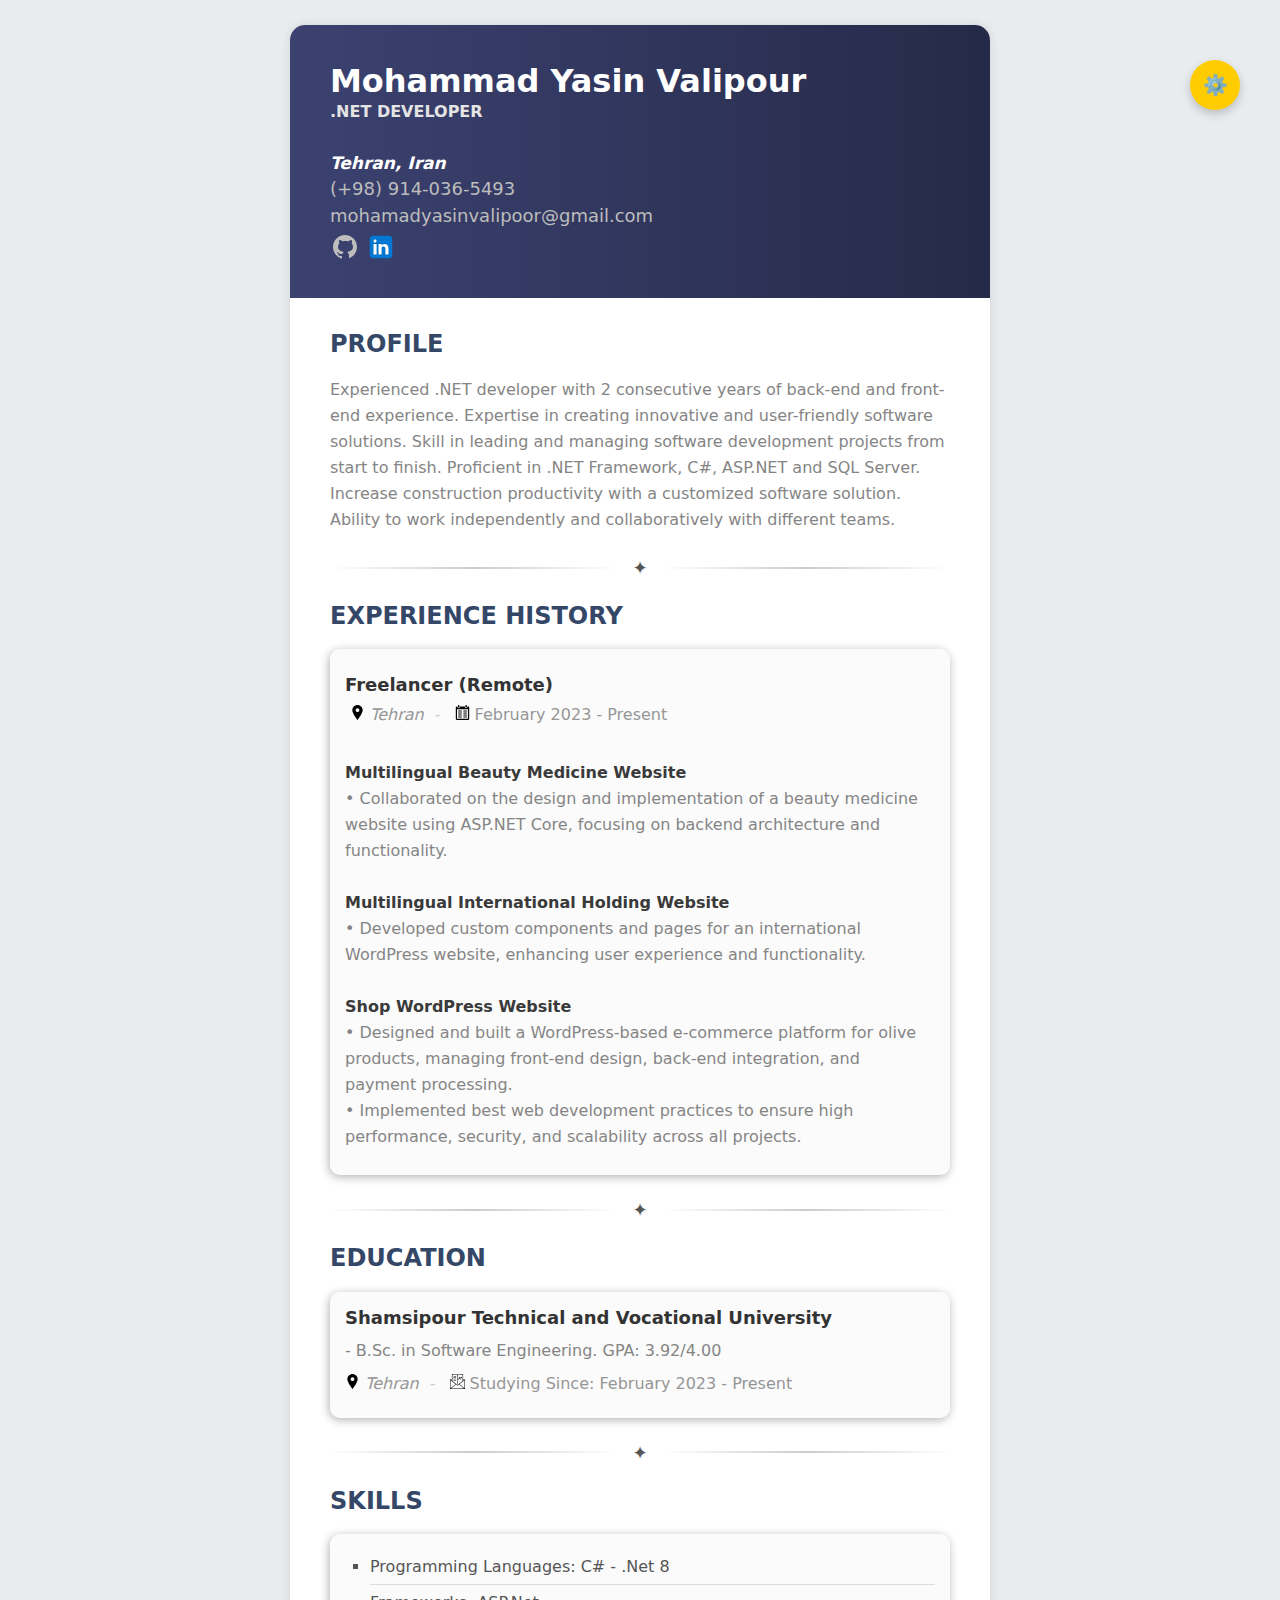
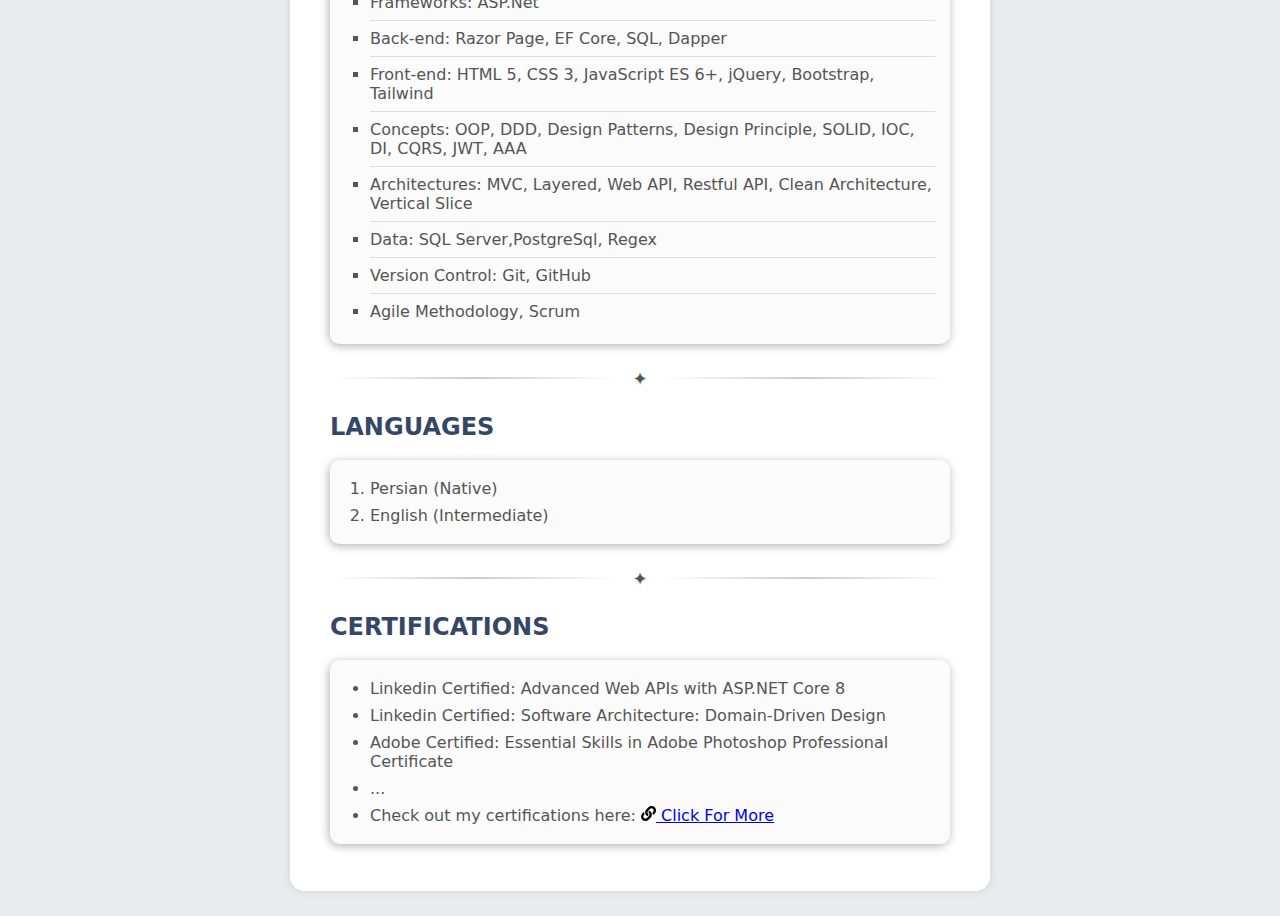
==== MyCV/index.html @ a3acbd47 "Add files via upload" ====
<!DOCTYPE html>
<html lang="en">

<head>
    <meta charset="UTF-8">
    <meta name="viewport" content="width=device-width, initial-scale=1.0">
    <link rel="stylesheet" href="assets/Styles/Css/style.css">
    <link rel="stylesheet" href="assets/Styles/Css/darkMode.css">
    <title>Document</title>
</head>

<body>

    <aside class="help">
        <button id="toggleMenu" class="floating-btn">⚙️</button>
        <div class="help-menu">
            <button id="themeToggle" class="toggle-theme">🌙 Dark Mode</button>
            <a href="assets/Files/mohammad_yasin_valipour_CV.pdf" class="btn-download-cv">Download CV</a>
        </div>
    </aside>


    <div class="container">
        <div class="card">
            <div class="card__header">
                <h2 class="card__title">
                    Mohammad Yasin Valipour
                    <span class="subtitle">.NET DEVELOPER</span>
                </h2>
                <address class="card__address">Tehran, Iran</address>
                <div class="contact">
                    <a target="_blank" href="tel:+989140365493">(+98) 914-036-5493</a>
                    <a target="_blank" href="mailto: mohamadyasinvalipoor@gmail.com">mohamadyasinvalipoor@gmail.com</a>
                    <div class="social">
                        <a target="_blank" href="https://github.com/Yasinvalipoor">
                            <svg xmlns="http://www.w3.org/2000/svg" viewBox="0 0 30 30" width="30" height="30"
                                fill="currentColor">
                                <path
                                    d="M15,3C8.373,3,3,8.373,3,15c0,5.623,3.872,10.328,9.092,11.63C12.036,26.468,12,26.28,12,26.047v-2.051 c-0.487,0-1.303,0-1.508,0c-0.821,0-1.551-0.353-1.905-1.009c-0.393-0.729-0.461-1.844-1.435-2.526 c-0.289-0.227-0.069-0.486,0.264-0.451c0.615,0.174,1.125,0.596,1.605,1.222c0.478,0.627,0.703,0.769,1.596,0.769 c0.433,0,1.081-0.025,1.691-0.121c0.328-0.833,0.895-1.6,1.588-1.962c-3.996-0.411-5.903-2.399-5.903-5.098 c0-1.162,0.495-2.286,1.336-3.233C9.053,10.647,8.706,8.73,9.435,8c1.798,0,2.885,1.166,3.146,1.481C13.477,9.174,14.461,9,15.495,9 c1.036,0,2.024,0.174,2.922,0.483C18.675,9.17,19.763,8,21.565,8c0.732,0.731,0.381,2.656,0.102,3.594 c0.836,0.945,1.328,2.066,1.328,3.226c0,2.697-1.904,4.684-5.894,5.097C18.199,20.49,19,22.1,19,23.313v2.734 c0,0.104-0.023,0.179-0.035,0.268C23.641,24.676,27,20.236,27,15C27,8.373,21.627,3,15,3z" />
                            </svg>
                        </a>
                        <a target="_blank" href="https://www.linkedin.com/in/yasin-valipour-ivi/">
                            <svg xmlns="http://www.w3.org/2000/svg" viewBox="0 0 48 48" width="30" height="30">
                                <path fill="#0078d4"
                                    d="M42,37c0,2.762-2.238,5-5,5H11c-2.761,0-5-2.238-5-5V11c0-2.762,2.239-5,5-5h26c2.762,0,5,2.238,5,5 V37z" />
                                <path
                                    d="M30,37V26.901c0-1.689-0.819-2.698-2.192-2.698c-0.815,0-1.414,0.459-1.779,1.364 c-0.017,0.064-0.041,0.325-0.031,1.114L26,37h-7V18h7v1.061C27.022,18.356,28.275,18,29.738,18c4.547,0,7.261,3.093,7.261,8.274 L37,37H30z M11,37V18h3.457C12.454,18,11,16.528,11,14.499C11,12.472,12.478,11,14.514,11c2.012,0,3.445,1.431,3.486,3.479 C18,16.523,16.521,18,14.485,18H18v19H11z"
                                    opacity=".05" />
                                <path
                                    d="M30.5,36.5v-9.599c0-1.973-1.031-3.198-2.692-3.198c-1.295,0-1.935,0.912-2.243,1.677 c-0.082,0.199-0.071,0.989-0.067,1.326L25.5,36.5h-6v-18h6v1.638c0.795-0.823,2.075-1.638,4.238-1.638 c4.233,0,6.761,2.906,6.761,7.774L36.5,36.5H30.5z M11.5,36.5v-18h6v18H11.5z M14.457,17.5c-1.713,0-2.957-1.262-2.957-3.001 c0-1.738,1.268-2.999,3.014-2.999c1.724,0,2.951,1.229,2.986,2.989c0,1.749-1.268,3.011-3.015,3.011H14.457z"
                                    opacity=".07" />
                                <path fill="#fff"
                                    d="M12,19h5v17h-5V19z M14.485,17h-0.028C12.965,17,12,15.888,12,14.499C12,13.08,12.995,12,14.514,12 c1.521,0,2.458,1.08,2.486,2.499C17,15.887,16.035,17,14.485,17z M36,36h-5v-9.099c0-2.198-1.225-3.698-3.192-3.698 c-1.501,0-2.313,1.012-2.707,1.99C24.957,25.543,25,26.511,25,27v9h-5V19h5v2.616C25.721,20.5,26.85,19,29.738,19 c3.578,0,6.261,2.25,6.261,7.274L36,36L36,36z" />
                            </svg>
                        </a>
                    </div>
                </div>
            </div>

            <div class="card__body">

                <!-- PROFILE -->
                <h3 class="label__section">PROFILE</h3>
                <section class="profile">
                    <p class="content__section">Experienced .NET developer with 2 consecutive years of back-end and
                        front-end experience. Expertise in creating innovative and
                        user-friendly software solutions. Skill in leading and managing software development projects
                        from start to finish. Proficient in .NET
                        Framework, C#, ASP.NET and SQL Server. Increase construction productivity with a customized
                        software solution. Ability to work
                        independently and collaboratively with different teams.</p>
                </section>

                <div class="styled-divider">
                    <span>✦</span>
                </div>

                <!-- EXPERIENCE HISTORY -->
                <h3 class="label__section">EXPERIENCE HISTORY</h3>
                <section class="employment">
                    <h4 class="employment__title">Freelancer (Remote)</h4>
                    <span class="employment__meta">
                        <address>
                            <svg xmlns="http://www.w3.org/2000/svg" xmlns:xlink="http://www.w3.org/1999/xlink"
                                fill="#000000" version="1.1" id="Capa_1" width="15" height="15"
                                viewBox="0 0 395.71 395.71" xml:space="preserve">
                                <g>
                                    <path
                                        d="M197.849,0C122.131,0,60.531,61.609,60.531,137.329c0,72.887,124.591,243.177,129.896,250.388l4.951,6.738   c0.579,0.792,1.501,1.255,2.471,1.255c0.985,0,1.901-0.463,2.486-1.255l4.948-6.738c5.308-7.211,129.896-177.501,129.896-250.388   C335.179,61.609,273.569,0,197.849,0z M197.849,88.138c27.13,0,49.191,22.062,49.191,49.191c0,27.115-22.062,49.191-49.191,49.191   c-27.114,0-49.191-22.076-49.191-49.191C148.658,110.2,170.734,88.138,197.849,88.138z" />
                                </g>
                            </svg>
                            Tehran
                        </address>
                        <time datetime="2023-02">
                            <svg xmlns="http://www.w3.org/2000/svg" xmlns:xlink="http://www.w3.org/1999/xlink"
                                fill="#000000" version="1.1" id="Capa_1" width="15" height="15"
                                viewBox="0 0 610.398 610.398" xml:space="preserve">
                                <g>
                                    <g>
                                        <path
                                            d="M159.567,0h-15.329c-1.956,0-3.811,0.411-5.608,0.995c-8.979,2.912-15.616,12.498-15.616,23.997v10.552v27.009v14.052    c0,2.611,0.435,5.078,1.066,7.44c2.702,10.146,10.653,17.552,20.158,17.552h15.329c11.724,0,21.224-11.188,21.224-24.992V62.553    V35.544V24.992C180.791,11.188,171.291,0,159.567,0z" />
                                        <path
                                            d="M461.288,0h-15.329c-11.724,0-21.224,11.188-21.224,24.992v10.552v27.009v14.052c0,13.804,9.5,24.992,21.224,24.992    h15.329c11.724,0,21.224-11.188,21.224-24.992V62.553V35.544V24.992C482.507,11.188,473.007,0,461.288,0z" />
                                        <path
                                            d="M539.586,62.553h-37.954v14.052c0,24.327-18.102,44.117-40.349,44.117h-15.329c-22.247,0-40.349-19.79-40.349-44.117    V62.553H199.916v14.052c0,24.327-18.102,44.117-40.349,44.117h-15.329c-22.248,0-40.349-19.79-40.349-44.117V62.553H70.818    c-21.066,0-38.15,16.017-38.15,35.764v476.318c0,19.784,17.083,35.764,38.15,35.764h468.763c21.085,0,38.149-15.984,38.149-35.764    V98.322C577.735,78.575,560.671,62.553,539.586,62.553z M527.757,557.9l-446.502-0.172V173.717h446.502V557.9z" />
                                        <path
                                            d="M353.017,266.258h117.428c10.193,0,18.437-10.179,18.437-22.759s-8.248-22.759-18.437-22.759H353.017    c-10.193,0-18.437,10.179-18.437,22.759C334.58,256.074,342.823,266.258,353.017,266.258z" />
                                        <path
                                            d="M353.017,348.467h117.428c10.193,0,18.437-10.179,18.437-22.759c0-12.579-8.248-22.758-18.437-22.758H353.017    c-10.193,0-18.437,10.179-18.437,22.758C334.58,338.288,342.823,348.467,353.017,348.467z" />
                                        <path
                                            d="M353.017,430.676h117.428c10.193,0,18.437-10.18,18.437-22.759s-8.248-22.759-18.437-22.759H353.017    c-10.193,0-18.437,10.18-18.437,22.759S342.823,430.676,353.017,430.676z" />
                                        <path
                                            d="M353.017,512.89h117.428c10.193,0,18.437-10.18,18.437-22.759c0-12.58-8.248-22.759-18.437-22.759H353.017    c-10.193,0-18.437,10.179-18.437,22.759C334.58,502.71,342.823,512.89,353.017,512.89z" />
                                        <path
                                            d="M145.032,266.258H262.46c10.193,0,18.436-10.179,18.436-22.759s-8.248-22.759-18.436-22.759H145.032    c-10.194,0-18.437,10.179-18.437,22.759C126.596,256.074,134.838,266.258,145.032,266.258z" />
                                        <path
                                            d="M145.032,348.467H262.46c10.193,0,18.436-10.179,18.436-22.759c0-12.579-8.248-22.758-18.436-22.758H145.032    c-10.194,0-18.437,10.179-18.437,22.758C126.596,338.288,134.838,348.467,145.032,348.467z" />
                                        <path
                                            d="M145.032,430.676H262.46c10.193,0,18.436-10.18,18.436-22.759s-8.248-22.759-18.436-22.759H145.032    c-10.194,0-18.437,10.18-18.437,22.759S134.838,430.676,145.032,430.676z" />
                                        <path
                                            d="M145.032,512.89H262.46c10.193,0,18.436-10.18,18.436-22.759c0-12.58-8.248-22.759-18.436-22.759H145.032    c-10.194,0-18.437,10.179-18.437,22.759C126.596,502.71,134.838,512.89,145.032,512.89z" />
                                    </g>
                                </g>
                            </svg>
                            February 2023 - Present</time>
                    </span>
                    <p class="content__section">
                        <br>
                        <strong>Multilingual Beauty Medicine Website</strong><br>
                        <span>• Collaborated on the design and implementation of a beauty medicine website using ASP.NET
                            Core,
                            focusing on backend architecture and functionality.</span>
                        <br><br>

                        <strong>Multilingual International Holding Website</strong><br>
                        <span>• Developed custom components and pages for an international WordPress website, enhancing
                            user
                            experience and functionality.</span>
                        <br><br>

                        <strong>Shop WordPress Website</strong><br>
                        <span>
                            • Designed and built a WordPress-based e-commerce platform for olive products, managing
                            front-end design, back-end integration, and payment processing.<br>
                            • Implemented best web development practices to ensure high performance, security, and
                            scalability across all projects.</span>
                    </p>
                </section>

                <div class="styled-divider">
                    <span>✦</span>
                </div>

                <!-- EDUCATION -->
                <h3 class="label__section">EDUCATION</h3>
                <section class="education">
                    <h4 class="education__title">Shamsipour Technical and Vocational University
                    </h4>
                    <p class="content__section"> - B.Sc. in Software Engineering. GPA: 3.92/4.00</p>
                    <span class="education__meta">
                        <address>
                            <svg xmlns="http://www.w3.org/2000/svg" xmlns:xlink="http://www.w3.org/1999/xlink"
                                fill="#000000" version="1.1" id="Capa_1" width="15" height="15"
                                viewBox="0 0 395.71 395.71" xml:space="preserve">
                                <g>
                                    <path
                                        d="M197.849,0C122.131,0,60.531,61.609,60.531,137.329c0,72.887,124.591,243.177,129.896,250.388l4.951,6.738   c0.579,0.792,1.501,1.255,2.471,1.255c0.985,0,1.901-0.463,2.486-1.255l4.948-6.738c5.308-7.211,129.896-177.501,129.896-250.388   C335.179,61.609,273.569,0,197.849,0z M197.849,88.138c27.13,0,49.191,22.062,49.191,49.191c0,27.115-22.062,49.191-49.191,49.191   c-27.114,0-49.191-22.076-49.191-49.191C148.658,110.2,170.734,88.138,197.849,88.138z" />
                                </g>
                            </svg>
                            Tehran
                        </address>
                        <time datetime="2023-02">
                            <svg xmlns="http://www.w3.org/2000/svg" xmlns:xlink="http://www.w3.org/1999/xlink"
                                fill="#000000" height="15" width="15" version="1.1" id="Capa_1" viewBox="0 0 470 470"
                                xml:space="preserve">
                                <g>
                                    <path
                                        d="M330.75,123.872h12.5v12.5c0,4.143,3.357,7.5,7.5,7.5s7.5-3.357,7.5-7.5v-12.5h12.5c4.143,0,7.5-3.357,7.5-7.5   s-3.357-7.5-7.5-7.5h-12.5v-12.5c0-4.143-3.357-7.5-7.5-7.5s-7.5,3.357-7.5,7.5v12.5h-12.5c-4.143,0-7.5,3.357-7.5,7.5   S326.607,123.872,330.75,123.872z" />
                                    <path
                                        d="M263.88,180.557c3.826,1.589,8.214-0.231,9.799-4.059l10.703-25.84h28.736l10.703,25.84   c1.196,2.889,3.988,4.632,6.932,4.632c0.956,0,1.929-0.185,2.867-0.573c3.827-1.585,5.645-5.972,4.059-9.799l-12.614-30.454   c-0.015-0.038-0.03-0.075-0.046-0.112l-19.339-46.69c-1.16-2.803-3.896-4.63-6.929-4.63s-5.769,1.827-6.929,4.63l-19.346,46.705   c-0.011,0.025-0.021,0.05-0.031,0.076l-12.623,30.475C258.235,174.585,260.053,178.972,263.88,180.557z M298.75,115.971   l8.155,19.688h-16.31L298.75,115.971z" />
                                    <path
                                        d="M117.5,75H185c4.143,0,7.5-3.357,7.5-7.5S189.143,60,185,60h-67.5c-4.143,0-7.5,3.357-7.5,7.5S113.357,75,117.5,75z" />
                                    <path
                                        d="M117.5,120H185c4.143,0,7.5-3.357,7.5-7.5s-3.357-7.5-7.5-7.5h-67.5c-4.143,0-7.5,3.357-7.5,7.5S113.357,120,117.5,120z" />
                                    <path
                                        d="M117.5,165H185c4.143,0,7.5-3.357,7.5-7.5s-3.357-7.5-7.5-7.5h-67.5c-4.143,0-7.5,3.357-7.5,7.5S113.357,165,117.5,165z" />
                                    <path
                                        d="M117.5,210H185c4.143,0,7.5-3.357,7.5-7.5s-3.357-7.5-7.5-7.5h-67.5c-4.143,0-7.5,3.357-7.5,7.5S113.357,210,117.5,210z" />
                                    <path
                                        d="M468.96,466.296c0.067-0.115,0.134-0.229,0.195-0.348c0.055-0.105,0.104-0.212,0.154-0.319   c0.052-0.114,0.104-0.228,0.15-0.344c0.046-0.115,0.087-0.231,0.127-0.349c0.039-0.113,0.077-0.226,0.11-0.341   c0.036-0.125,0.067-0.25,0.096-0.375c0.026-0.111,0.052-0.223,0.073-0.335c0.025-0.135,0.044-0.271,0.062-0.406   c0.014-0.107,0.029-0.213,0.038-0.321c0.013-0.146,0.018-0.292,0.022-0.437c0.002-0.074,0.011-0.146,0.011-0.221V176.958   c0-0.074-0.009-0.146-0.011-0.221c-0.004-0.146-0.009-0.291-0.022-0.437c-0.009-0.108-0.024-0.214-0.038-0.321   c-0.018-0.136-0.037-0.271-0.062-0.406c-0.021-0.113-0.047-0.224-0.073-0.335c-0.03-0.125-0.06-0.25-0.096-0.375   c-0.033-0.115-0.071-0.228-0.11-0.341c-0.04-0.117-0.081-0.233-0.127-0.349c-0.047-0.117-0.098-0.23-0.15-0.345   c-0.049-0.107-0.099-0.213-0.154-0.319c-0.061-0.118-0.128-0.233-0.195-0.348c-0.057-0.096-0.113-0.192-0.174-0.287   c-0.077-0.119-0.16-0.233-0.244-0.347c-0.045-0.063-0.084-0.127-0.132-0.188c-0.02-0.025-0.042-0.046-0.062-0.071   c-0.086-0.106-0.177-0.208-0.269-0.31c-0.077-0.086-0.152-0.174-0.232-0.255c-0.082-0.084-0.169-0.162-0.255-0.241   c-0.096-0.089-0.19-0.18-0.29-0.263c-0.078-0.065-0.16-0.124-0.241-0.185c-0.113-0.087-0.224-0.176-0.341-0.255   c-0.085-0.058-0.175-0.109-0.262-0.163c-0.116-0.073-0.231-0.148-0.351-0.213c-0.112-0.062-0.229-0.114-0.345-0.17   c-0.099-0.048-0.197-0.1-0.298-0.144c-0.138-0.06-0.281-0.109-0.423-0.16c-0.084-0.03-0.167-0.065-0.252-0.092   c-0.143-0.045-0.29-0.081-0.437-0.118c-0.09-0.023-0.179-0.05-0.27-0.069c-0.13-0.028-0.263-0.047-0.395-0.068   c-0.114-0.019-0.227-0.039-0.342-0.052c-0.112-0.013-0.225-0.018-0.338-0.025c-0.139-0.009-0.279-0.019-0.418-0.021   c-0.03,0-0.06-0.004-0.09-0.004H410V7.5c0-4.143-3.357-7.5-7.5-7.5h-335C63.357,0,60,3.357,60,7.5v161.958H7.5   c-0.029,0-0.056,0.004-0.085,0.004c-0.146,0.001-0.292,0.012-0.438,0.022c-0.107,0.007-0.214,0.012-0.32,0.024   c-0.122,0.014-0.243,0.036-0.364,0.055c-0.125,0.021-0.25,0.038-0.373,0.064c-0.1,0.021-0.198,0.051-0.298,0.077   c-0.137,0.035-0.275,0.068-0.409,0.111c-0.096,0.03-0.189,0.069-0.283,0.104c-0.131,0.048-0.264,0.093-0.392,0.148   c-0.113,0.048-0.222,0.106-0.333,0.16c-0.104,0.051-0.21,0.098-0.311,0.153c-0.128,0.07-0.252,0.151-0.377,0.229   c-0.079,0.05-0.16,0.095-0.237,0.147c-0.123,0.083-0.239,0.176-0.357,0.267c-0.075,0.058-0.153,0.113-0.225,0.173   c-0.102,0.085-0.198,0.178-0.297,0.27c-0.084,0.078-0.17,0.154-0.25,0.236c-0.08,0.082-0.156,0.17-0.233,0.256   c-0.091,0.102-0.182,0.203-0.268,0.309c-0.02,0.025-0.042,0.046-0.062,0.071c-0.048,0.061-0.087,0.126-0.132,0.188   c-0.084,0.114-0.167,0.228-0.244,0.347c-0.062,0.094-0.117,0.19-0.174,0.287c-0.067,0.115-0.134,0.229-0.195,0.348   c-0.055,0.106-0.105,0.212-0.154,0.32c-0.052,0.113-0.103,0.227-0.15,0.343c-0.046,0.116-0.088,0.232-0.128,0.349   c-0.039,0.113-0.077,0.226-0.11,0.341c-0.036,0.125-0.067,0.25-0.096,0.375c-0.026,0.111-0.052,0.223-0.073,0.335   c-0.025,0.135-0.044,0.271-0.062,0.406c-0.014,0.107-0.029,0.213-0.038,0.321c-0.013,0.146-0.018,0.292-0.022,0.437   C0.009,176.812,0,176.884,0,176.958V462.5c0,0.074,0.009,0.146,0.011,0.221c0.004,0.146,0.009,0.291,0.022,0.437   c0.009,0.108,0.024,0.214,0.038,0.321c0.018,0.136,0.037,0.271,0.062,0.406c0.021,0.113,0.047,0.224,0.073,0.335   c0.03,0.125,0.06,0.25,0.096,0.375c0.033,0.115,0.071,0.228,0.11,0.34c0.04,0.117,0.082,0.234,0.128,0.35   c0.046,0.116,0.097,0.229,0.149,0.342c0.05,0.107,0.099,0.214,0.154,0.32c0.062,0.119,0.128,0.233,0.195,0.348   c0.057,0.096,0.113,0.192,0.174,0.287c0.077,0.119,0.16,0.233,0.244,0.347c0.045,0.063,0.084,0.127,0.132,0.188   c0.018,0.022,0.038,0.041,0.056,0.063c0.141,0.177,0.291,0.346,0.448,0.509c0.033,0.035,0.064,0.074,0.098,0.108   c0.184,0.184,0.378,0.357,0.581,0.521c0.081,0.066,0.166,0.125,0.25,0.187c0.13,0.097,0.261,0.192,0.397,0.281   c0.093,0.06,0.187,0.115,0.281,0.171c0.138,0.081,0.279,0.159,0.422,0.231c0.091,0.046,0.183,0.09,0.275,0.133   c0.158,0.072,0.32,0.137,0.484,0.198c0.082,0.03,0.164,0.063,0.247,0.09c0.184,0.062,0.372,0.113,0.562,0.16   c0.068,0.017,0.135,0.037,0.204,0.052c0.212,0.046,0.429,0.081,0.648,0.108c0.05,0.006,0.098,0.018,0.148,0.023   C6.957,469.983,7.227,470,7.5,470h455c0.273,0,0.543-0.017,0.809-0.045c0.049-0.005,0.096-0.016,0.145-0.022   c0.22-0.028,0.438-0.063,0.652-0.109c0.067-0.015,0.132-0.035,0.198-0.051c0.192-0.047,0.383-0.1,0.569-0.162   c0.081-0.027,0.16-0.058,0.241-0.088c0.166-0.062,0.33-0.128,0.491-0.201c0.091-0.041,0.18-0.085,0.27-0.13   c0.146-0.074,0.288-0.152,0.428-0.235c0.093-0.055,0.186-0.109,0.277-0.168c0.138-0.09,0.27-0.186,0.402-0.285   c0.082-0.061,0.166-0.119,0.246-0.184c0.202-0.164,0.397-0.337,0.581-0.522c0.034-0.034,0.065-0.073,0.098-0.108   c0.157-0.163,0.307-0.332,0.448-0.509c0.018-0.022,0.038-0.041,0.056-0.063c0.048-0.061,0.087-0.126,0.132-0.188   c0.084-0.114,0.167-0.228,0.244-0.347C468.848,466.489,468.904,466.393,468.96,466.296z M387.583,394.44   c-3.263-2.549-7.977-1.973-10.528,1.292c-2.55,3.264-1.972,7.978,1.292,10.528L440.72,455H29.28l160.929-125.753l40.173,31.392   c1.357,1.06,2.987,1.59,4.618,1.59s3.261-0.53,4.618-1.59l40.173-31.392l74.917,58.542c1.371,1.071,2.998,1.59,4.613,1.59   c2.229,0,4.436-0.989,5.915-2.882c2.55-3.264,1.972-7.978-1.292-10.528l-71.972-56.24L455,192.337v254.783L387.583,394.44z    M15,192.337l163.027,127.391L15,447.121V192.337z M440.72,184.458L410,208.463v-24.005H440.72z M75,15h320v205.185L235,345.21   L75,220.185V15z M60,208.463l-30.72-24.005H60V208.463z" />
                                    <path
                                        d="M235,321.865c4.143,0,7.5-3.357,7.5-7.5V37.5c0-4.143-3.357-7.5-7.5-7.5s-7.5,3.357-7.5,7.5v276.865   C227.5,318.508,230.857,321.865,235,321.865z" />
                                </g>
                            </svg>

                            Studying Since: February 2023 - Present</time>
                    </span>

                </section>

                <div class="styled-divider">
                    <span>✦</span>
                </div>

                <!-- SKILLS -->
                <h3 class="label__section">SKILLS</h3>
                <section class="skills">
                    <ul>
                        <li>Programming Languages: C# - .Net 8</li>
                        <li>Frameworks: ASP.Net</li>
                        <li>Back-end: Razor Page, EF Core, SQL, Dapper</li>
                        <li>Front-end: HTML 5, CSS 3, JavaScript ES 6+,
                            jQuery, Bootstrap, Tailwind</li>
                        <li>Concepts: OOP, DDD, Design Patterns, Design Principle, SOLID, IOC, DI, CQRS, JWT, AAA</li>
                        <li>Architectures: MVC, Layered, Web API, Restful API, Clean Architecture, Vertical Slice</li>
                        <li>Data: SQL Server,PostgreSql, Regex</li>
                        <li>Version Control: Git, GitHub</li>
                        <li>Agile Methodology, Scrum</li>
                    </ul>
                </section>

                <div class="styled-divider">
                    <span>✦</span>
                </div>

                <!-- LANGUAGES -->
                <h3 class="label__section">LANGUAGES</h3>
                <section class="languages">
                    <ul>
                        <li>Persian (Native)</li>
                        <li>English (Intermediate)</li>
                </section>

                <div class="styled-divider">
                    <span>✦</span>
                </div>

                <!-- LANGUAGES -->
                <h3 class="label__section">CERTIFICATIONS</h3>
                <section class="certifications">
                    <ul>
                        <li>Linkedin Certified: Advanced Web APIs with ASP.NET Core 8</li>
                        <li>Linkedin Certified: Software Architecture: Domain-Driven Design</li>
                        <li>Adobe Certified: Essential Skills in Adobe Photoshop Professional Certificate</li>
                        <li>...</li>
                        <li>Check out my certifications here: <a target="_blank"
                                href="https://www.linkedin.com/in/yasin-valipour-ivi/details/certifications/">
                                <svg width="15" height="15" xmlns="http://www.w3.org/2000/svg" viewBox="0 0 512 512">
                                    <path
                                        d="M326.6 185.4c59.7 59.8 58.9 155.7 .4 214.6-.1 .1-.2 .3-.4 .4l-67.2 67.2c-59.3 59.3-155.7 59.3-215 0-59.3-59.3-59.3-155.7 0-215l37.1-37.1c9.8-9.8 26.8-3.3 27.3 10.6 .6 17.7 3.8 35.5 9.7 52.7 2 5.8 .6 12.3-3.8 16.6l-13.1 13.1c-28 28-28.9 73.7-1.2 102 28 28.6 74.1 28.7 102.3 .5l67.2-67.2c28.2-28.2 28.1-73.8 0-101.8-3.7-3.7-7.4-6.6-10.3-8.6a16 16 0 0 1 -6.9-12.6c-.4-10.6 3.3-21.5 11.7-29.8l21.1-21.1c5.5-5.5 14.2-6.2 20.6-1.7a152.5 152.5 0 0 1 20.5 17.2zM467.5 44.4c-59.3-59.3-155.7-59.3-215 0l-67.2 67.2c-.1 .1-.3 .3-.4 .4-58.6 58.9-59.4 154.8 .4 214.6a152.5 152.5 0 0 0 20.5 17.2c6.4 4.5 15.1 3.8 20.6-1.7l21.1-21.1c8.4-8.4 12.1-19.2 11.7-29.8a16 16 0 0 0 -6.9-12.6c-2.9-2-6.6-4.9-10.3-8.6-28.1-28.1-28.2-73.6 0-101.8l67.2-67.2c28.2-28.2 74.3-28.1 102.3 .5 27.8 28.3 26.9 73.9-1.2 102l-13.1 13.1c-4.4 4.4-5.8 10.8-3.8 16.6 5.9 17.2 9 35 9.7 52.7 .5 13.9 17.5 20.4 27.3 10.6l37.1-37.1c59.3-59.3 59.3-155.7 0-215z" />
                                </svg>
                                Click For More</a></li>
                </section>

            </div>
        </div>
    </div>

    <script src="assets/Scripts/Js/script.js"></script>
</body>

</html>
---- MyCV/assets/Styles/Css/style.css ----
*,
*:after,
*:before {
    box-sizing: border-box;
    margin: 0;
    padding: 0;
}

body {
    font-family: system-ui, -apple-system, BlinkMacSystemFont, 'Segoe UI', Roboto, Oxygen, Ubuntu, Cantarell, 'Open Sans', 'Helvetica Neue', sans-serif;
    background-color: #E9ECEF;
    transition: background-color 0.3s, color 0.3s;
}

.container {
    max-width: 750px;
    width: 90%;
    margin: 0 auto;
    padding: 25px;
}

.card {
    background: white;
    border-radius: 15px;
    min-height: 800px;
    overflow: hidden;
    width: 100%;
    box-shadow: 0 0 10px rgba(0, 0, 0, 0.1);
    display: flex;
    flex-direction: column;
}

.card__header {
    padding: 2rem 2.5rem;
    background: linear-gradient(to right, #3b4270, #262A49);
    color: white;
    height: 30%;
}

.card__title {
    margin: 5px 0;
    font-size: 2rem;
    font-weight: 700;
}

.subtitle {
    display: block;
    font-size: 16px;
    color: #e4e4e4;
    margin: 2px 0 2rem 0;
    ;
}

.card__body {
    background-color: rgb(255, 255, 255);
    height: 100%;
    padding: 2rem 2.5rem;

}

.card__address {
    font-size: 17px;
    font-weight: 600;
    margin: 15px 0 2px 0;
}

.contact {
    display: flex;
    align-items: flex-start;
    flex-direction: column;
    gap: 6px;
    margin-top: 5px;
}

.contact a {
    text-decoration: none;
    font-size: 18px;
    font-weight: 500;
    color: rgb(189, 189, 189);
}

/* ----------- Stylish Divider ----------- */

.styled-divider {
    display: flex;
    align-items: center;
    justify-content: center;
    margin: 1.5rem 0;
    position: relative;
}

.styled-divider::before,
.styled-divider::after {
    content: "";
    flex: 1;
    height: 2px;
    background: linear-gradient(to right, transparent, #ccc, transparent);
}

.styled-divider span {
    padding: 0 15px;
    font-size: 18px;
    font-weight: bold;
    color: #555;
    text-shadow: 1px 1px 2px rgba(0, 0, 0, 0.1);
}

/* ----------- Sections ----------- */

.label__section {
    font-size: 1.5rem;
    font-weight: 700;
    color: #344767;
    margin-bottom: 1.2rem;
}

.content__section {
    font-weight: 500;
    line-height: 1.625;
    color: #858585;
    margin: 10px 0;
}

/* ----------- General Style ----------- */

.employment,
.education,
.skills,
.languages,
.certifications {
    background: rgba(249, 249, 249, 0.61);
    border-radius: 10px;
    padding: 15px;
    margin-bottom: 15px;
    box-shadow: -1px 2px 10px rgba(0, 0, 0, 0.3);
}

.employment__title,
.education__title {
    /* border-bottom: 1px solid #ccc; */
    font-size: 18px;
    font-weight: bold;
    color: #333;
    margin: 10px 0;
}

.employment__meta,
.education__meta {
    display: flex;
    align-items: center;
    gap: 10px;
    font-weight: 500;
    color: #969696;
    margin: 0 5px;
}

.education__meta address::after,
.employment__meta address::after {
    content: "-";
    margin: 0 5px;
    color: #ccc;
}

/* ----------- Education Section ----------- */

.education .education__title,
.education .education__meta {
    margin: 0 0 10px 0;
}

/* ----------- Skills Sections ----------- */

.skills ul,
.languages ul,
.certifications ul {
    list-style: square;
    padding-left: 25px;
    margin: 0;
}

.skills li {
    font-weight: 500;
    color: #555;
    padding: 8px 0px;
    border-bottom: 1px solid #ddd;
}

.skills li:last-child {
    border-bottom: none;
}

/* ----------- Language Sections ----------- */

.languages ul {
    list-style: auto;
}

.languages li,
.certifications li {
    font-weight: 500;
    color: #555;
    padding: 4px 0px;
}

.certifications ul {
    list-style: disc;
}

/* ----------- Responsive ----------- */

@media (max-width: 535px) {

    .employment__meta,
    .education__meta {
        display: flex;
        flex-direction: column;
        align-items: flex-start;
        font-size: 14px;
    }

    .education__meta address::after,
    .employment__meta address::after {
        content: "";
    }

    .education .content__section {
        font-size: 14px;
    }
}

@media (max-width: 600px) {

    p.content__section span {
        /* color: #3a3a3a; */
        font-size: 14px;
    }



    .employment__title,
    .education__title {
        font-size: 16px;
    }

    .skills ul,
    .languages ul,
    .certifications ul {
        font-size: 14px;
    }

    .card__title {
        font-size: 18px;
    }

    .subtitle {
        font-size: 16px;
    }

    .card__address {
        font-size: 14px;
    }

    .contact a {
        font-size: 14px;
    }

    .social a svg {
        width: 25px;
        height: 25px;
    }
}

@media (max-width: 420px) {}


.content__section strong {
    color: #3a3a3a;
}
---- MyCV/assets/Styles/Css/darkMode.css ----
/* ------------- Dark mode ------------- */

.dark-mode {
    background-color: #121212;
    color: #f1f1f1;
}

/* Card */
.dark-mode .card {
    background: #222;
    box-shadow: 0 0 15px rgba(255, 255, 224, 0.6);
}

/* Card header */
.dark-mode .card__header {
    background: linear-gradient(to right, rgb(255, 255, 255), rgb(158, 150, 136));
}

/* Card body */
.dark-mode .card__body {
    background-color: #2A2A2A;
}

/* Text and sections */
.dark-mode .employment,
.dark-mode .education,
.dark-mode .skills,
.dark-mode .languages,
.dark-mode .certifications {
    background: rgba(50, 50, 50, 0.7);
    box-shadow: -1px 1px 3.5px rgba(255, 255, 255, 1);
}

/* Titles */
.dark-mode .employment__title,
.dark-mode .education__title {
    color: #ffffff;
}

.dark-mode .subtitle {
    color: #696969;
}

/* Job and education meta */
.dark-mode .employment__meta,
.dark-mode .education__meta {
    color: #bbb;
}

/* Dividers */
.dark-mode .styled-divider::before,
.dark-mode .styled-divider::after {
    background: linear-gradient(to right, transparent, #8b8b8b, transparent);
}

.dark-mode .styled-divider span {
    color: white;
}

/* Section titles */
.dark-mode .label__section {
    /* color: #ddd; */
    color: rgb(229 214 188 / 80%);
}

/* Descriptions */
.dark-mode .content__section {
    color: #e4e4e4;
}

/* Skills list */
.dark-mode .skills li {
    color: #e4e4e4;
    border-bottom: 1px solid #444;
}

.dark-mode .languages li,
.dark-mode .certifications li {
    color: #e4e4e4;
}

.dark-mode .skills li:last-child {
    border-bottom: none;
}

/* Links */
.dark-mode .card__title,
.dark-mode .contact,
.dark-mode .contact a,
.dark-mode .card__address {
    color: #3f3f3f;
}

.dark-mode svg {
    fill: wheat;
}

/* ------------- Style for aside.help ------------- */

.help {
    position: fixed;
    bottom: 20px;
    right: 20px;
    z-index: 1000;
}

.floating-btn {
    width: 50px;
    height: 50px;
    background-color: #ffcc00;
    border: none;
    border-radius: 50%;
    cursor: grab;
    font-size: 20px;
    font-weight: bold;
    box-shadow: 0 4px 10px rgba(0, 0, 0, 0.2);
    transition: all 0.3s ease;
    display: flex;
    align-items: center;
    justify-content: center;
    position: fixed;
    bottom: 50px;
    right: 25px;
    user-select: none;
}

.floating-btn:active {
    cursor: grabbing;
}

.help-menu {
    position: fixed;
    left: 20px;
    top: 20px;
    background: rgba(30, 30, 30, 0.3);
    backdrop-filter: blur(10px);
    padding: 10px;
    border-radius: 12px;
    box-shadow: 0 4px 10px rgba(0, 0, 0, 0.2);
    display: none;
    flex-direction: column;
    gap: 10px;
}

/* In dark mode */
.dark-mode .help-menu {
    background: rgba(255, 255, 255, 0.15);
}

/* Button styles */
.toggle-theme,
.btn-download-cv {
    width: 170px;
    text-align: center;
    text-decoration: none;
}

/* ------------- Theme toggle button ------------- */

.toggle-theme,
.btn-download-cv {
    background: linear-gradient(145deg, #2b2b2b, #3d3d3d);
    color: white;
    border: none;
    padding: 12px 18px;
    border-radius: 10px;
    cursor: pointer;
    font-size: 16px;
    font-weight: bold;
    box-shadow: 4px 4px 8px rgba(0, 0, 0, 0.4),
        -4px -4px 8px rgba(255, 255, 255, 0.1);
    transition: all 0.3s ease;
}

.toggle-theme:hover,
.btn-download-cv:hover {
    background: linear-gradient(145deg, #3d3d3d, #4f4f4f);
    box-shadow: 2px 2px 4px rgba(0, 0, 0, 0.5),
        -2px -2px 4px rgba(255, 255, 255, 0.15);
    transform: scale(1.05);
}

.toggle-theme:active,
.btn-download-cv:active {
    transform: scale(0.95);
}

/* When dark mode is active */
.dark-mode .toggle-theme {
    background: #f1f1f1;
    color: #333;
}

.btn-download-cv {
    top: 80px;
    right: 20px;
    background: linear-gradient(145deg, #007bff, #0056b3);
    color: white;
}

.btn-download-cv:hover {
    background: linear-gradient(145deg, #0056b3, #004494);
}

/* ------------- Responsive for mobile ------------- */

@media (min-width: 768px) {
    .help {
        bottom: 15px;
        right: 15px;
    }

    .floating-btn {
        top: 60px;
        right: 40px;
    }

    .toggle-theme,
    .btn-download-cv {
        width: 150px;
        font-size: 14px;
        padding: 10px;
    }
}


.dark-mode .content__section strong {
    color: #c0ac7a;
}

.dark-mode .contact .social svg {
    fill: #121212;
}

.dark-mode .certifications li a:last-child {
    color: #e4e4e4;
}
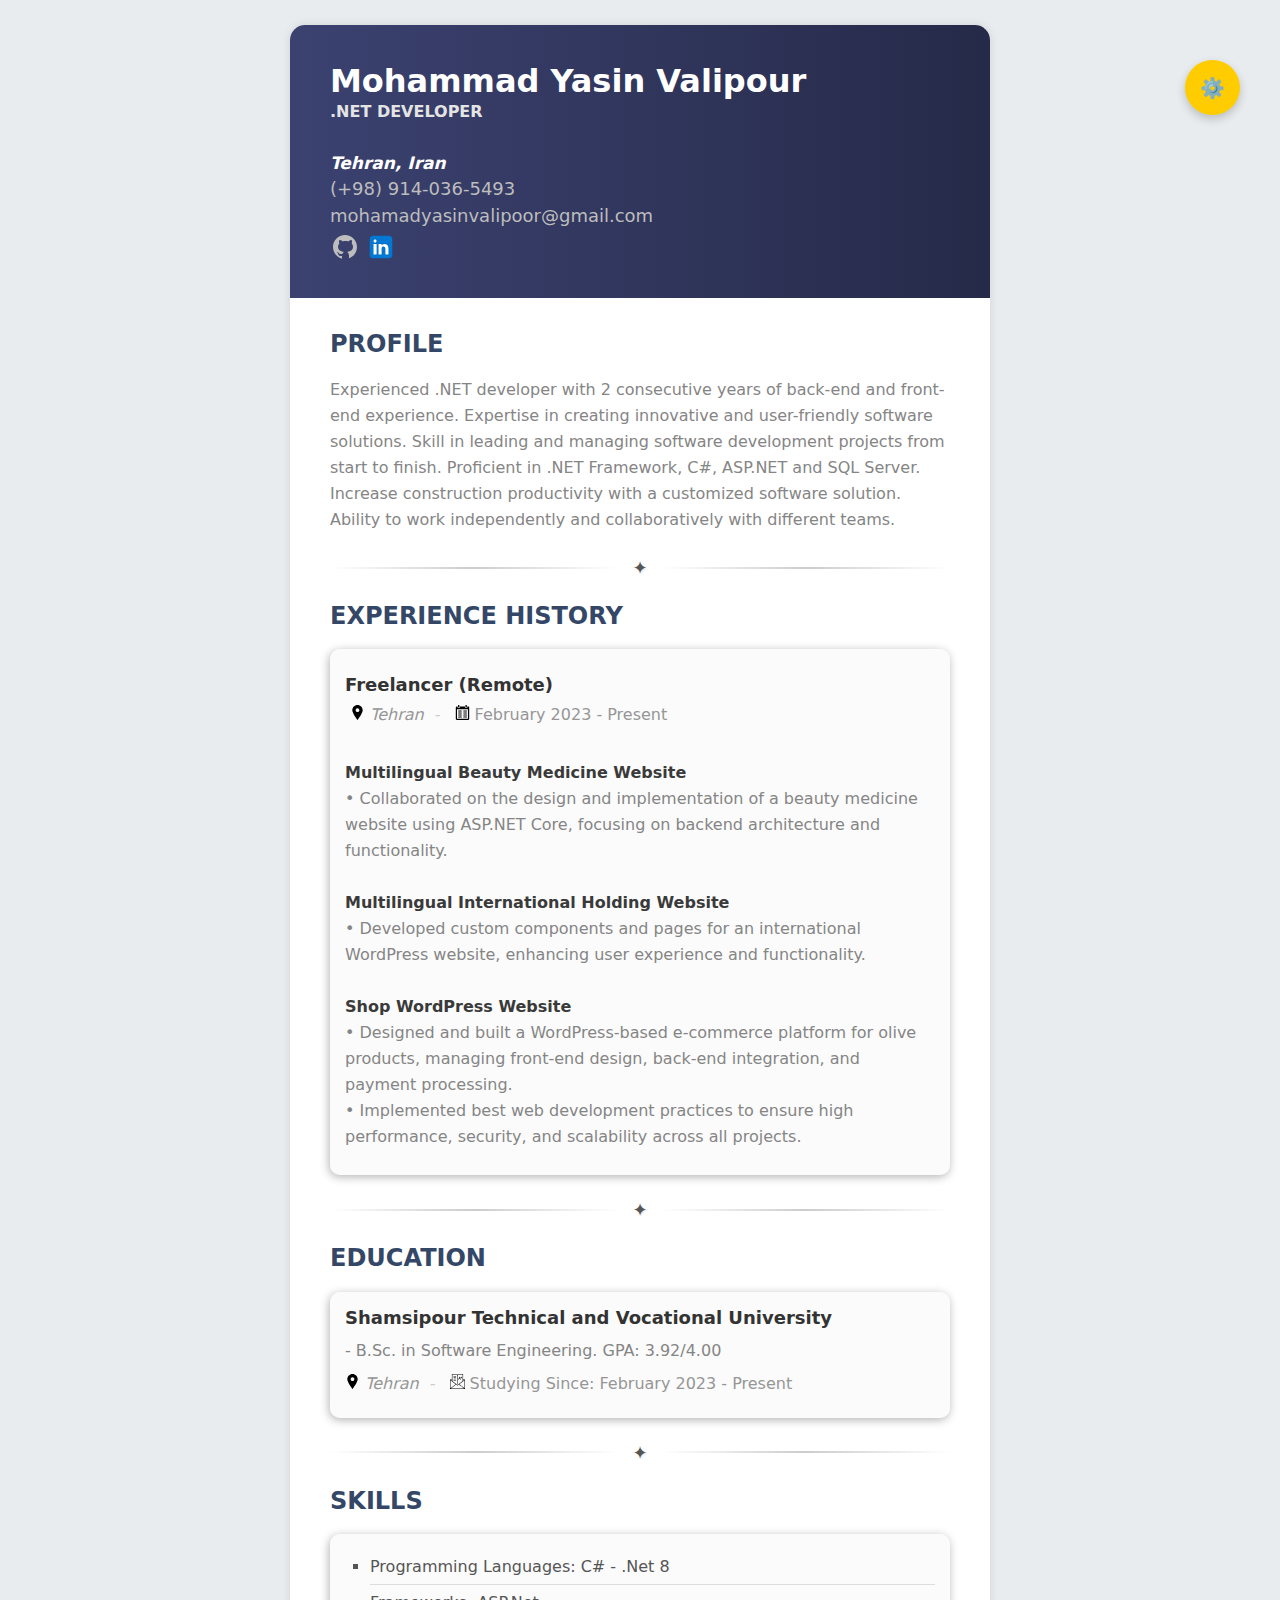
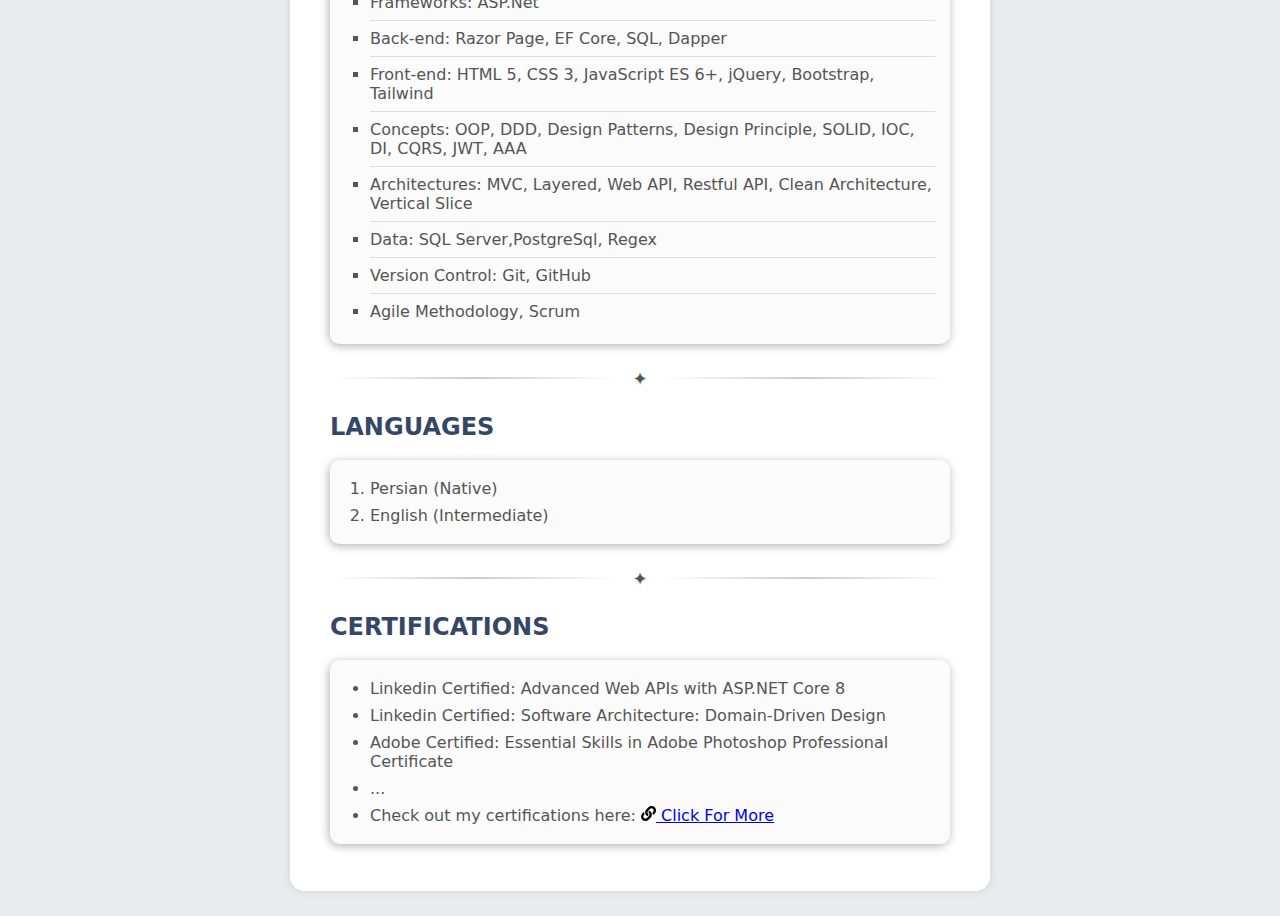
==== commit f504e628: "Add files via upload" ====
--- a/MyCV/index.html
+++ b/MyCV/index.html
@@ -6,7 +6,7 @@
     <meta name="viewport" content="width=device-width, initial-scale=1.0">
     <link rel="stylesheet" href="assets/Styles/Css/style.css">
     <link rel="stylesheet" href="assets/Styles/Css/darkMode.css">
-    <title>Document</title>
+    <title>Mohammad Yasin Valipour - My Resume</title>
 </head>
 
 <body>
@@ -244,7 +244,7 @@
                         <li>Adobe Certified: Essential Skills in Adobe Photoshop Professional Certificate</li>
                         <li>...</li>
                         <li>Check out my certifications here: <a target="_blank"
-                                href="https://www.linkedin.com/in/yasin-valipour-ivi/details/certifications/">
+                                href="https://www.linkedin.com/in/yasin-valipour-ivi/details/certifications?profileUrn=urn%3Ali%3Afsd_profile%3AACoAAEFAiNkBwo69NRFUaQEuN4hFLS7dM9bpG30&lipi=urn%3Ali%3Apage%3Ad_flagship3_profile_view_base%3Bb6gpvEi4R%2FiGHz8XWnSXSg%3D%3D">
                                 <svg width="15" height="15" xmlns="http://www.w3.org/2000/svg" viewBox="0 0 512 512">
                                     <path
                                         d="M326.6 185.4c59.7 59.8 58.9 155.7 .4 214.6-.1 .1-.2 .3-.4 .4l-67.2 67.2c-59.3 59.3-155.7 59.3-215 0-59.3-59.3-59.3-155.7 0-215l37.1-37.1c9.8-9.8 26.8-3.3 27.3 10.6 .6 17.7 3.8 35.5 9.7 52.7 2 5.8 .6 12.3-3.8 16.6l-13.1 13.1c-28 28-28.9 73.7-1.2 102 28 28.6 74.1 28.7 102.3 .5l67.2-67.2c28.2-28.2 28.1-73.8 0-101.8-3.7-3.7-7.4-6.6-10.3-8.6a16 16 0 0 1 -6.9-12.6c-.4-10.6 3.3-21.5 11.7-29.8l21.1-21.1c5.5-5.5 14.2-6.2 20.6-1.7a152.5 152.5 0 0 1 20.5 17.2zM467.5 44.4c-59.3-59.3-155.7-59.3-215 0l-67.2 67.2c-.1 .1-.3 .3-.4 .4-58.6 58.9-59.4 154.8 .4 214.6a152.5 152.5 0 0 0 20.5 17.2c6.4 4.5 15.1 3.8 20.6-1.7l21.1-21.1c8.4-8.4 12.1-19.2 11.7-29.8a16 16 0 0 0 -6.9-12.6c-2.9-2-6.6-4.9-10.3-8.6-28.1-28.1-28.2-73.6 0-101.8l67.2-67.2c28.2-28.2 74.3-28.1 102.3 .5 27.8 28.3 26.9 73.9-1.2 102l-13.1 13.1c-4.4 4.4-5.8 10.8-3.8 16.6 5.9 17.2 9 35 9.7 52.7 .5 13.9 17.5 20.4 27.3 10.6l37.1-37.1c59.3-59.3 59.3-155.7 0-215z" />
--- a/MyCV/assets/Styles/Css/darkMode.css
+++ b/MyCV/assets/Styles/Css/darkMode.css
@@ -150,7 +150,9 @@
 /* Button styles */
 .toggle-theme,
 .btn-download-cv {
-    width: 170px;
+    width: 150px;
+    font-size: 14px !important;
+    padding: 10px !important;
     text-align: center;
     text-decoration: none;
 }
@@ -205,6 +207,7 @@
 /* ------------- Responsive for mobile ------------- */
 
 @media (min-width: 768px) {
+
     .help {
         bottom: 15px;
         right: 15px;
@@ -213,13 +216,15 @@
     .floating-btn {
         top: 60px;
         right: 40px;
+        width: 55px;
+        height: 55px;
     }
 
     .toggle-theme,
     .btn-download-cv {
-        width: 150px;
-        font-size: 14px;
-        padding: 10px;
+        width: 170px;
+        font-size: 16px !important;
+        padding: 12px !important;
     }
 }
 
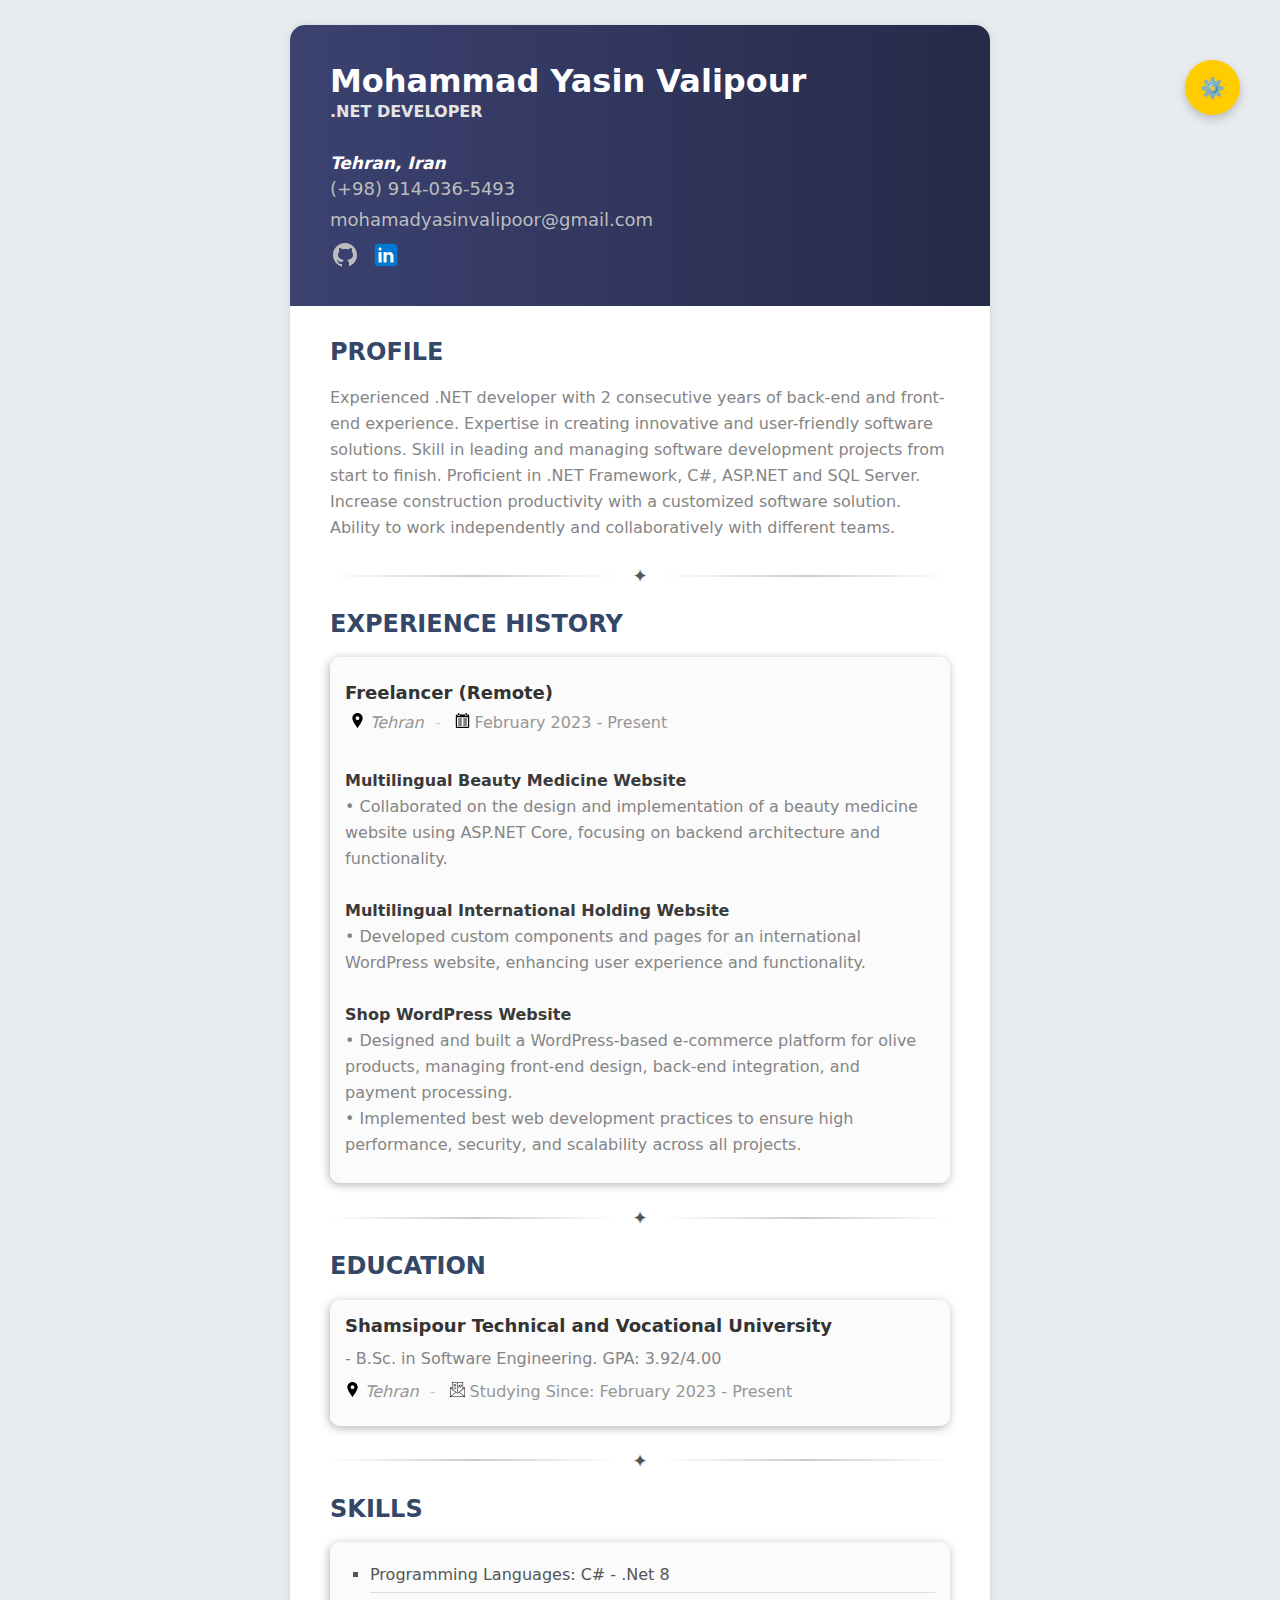
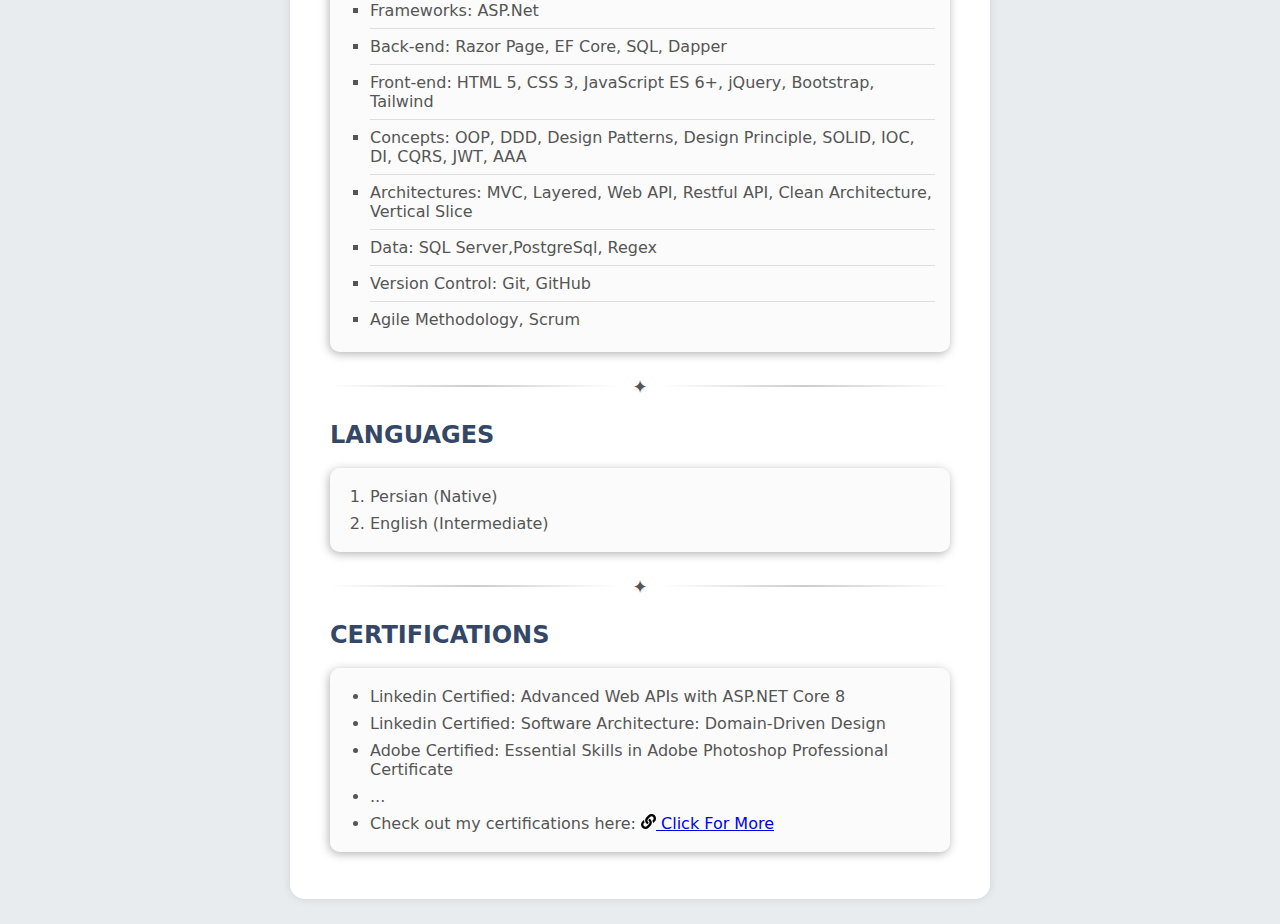
==== commit 0a1a3b55: "Update index.html" ====
--- a/MyCV/index.html
+++ b/MyCV/index.html
@@ -4,6 +4,11 @@
 <head>
     <meta charset="UTF-8">
     <meta name="viewport" content="width=device-width, initial-scale=1.0">
+
+    <link rel="icon" sizes="16x16" type="image/png" href="/assets/Image/Favicon/cv-office-16.png">
+    <link rel="icon" sizes="32x32" type="image/png" href="/assets/Image/Favicon/cv-office-32.png">
+    <link rel="icon" sizes="96x96" type="image/png" href="/assets/Image/Favicon/cv-office-96.png">
+
     <link rel="stylesheet" href="assets/Styles/Css/style.css">
     <link rel="stylesheet" href="assets/Styles/Css/darkMode.css">
     <title>Mohammad Yasin Valipour - My Resume</title>
@@ -259,4 +264,4 @@
     <script src="assets/Scripts/Js/script.js"></script>
 </body>
 
-</html>+</html>
--- a/MyCV/assets/Styles/Css/style.css
+++ b/MyCV/assets/Styles/Css/style.css
@@ -68,7 +68,7 @@
     display: flex;
     align-items: flex-start;
     flex-direction: column;
-    gap: 6px;
+    gap: 10px;
     margin-top: 5px;
 }
 
@@ -77,6 +77,10 @@
     font-size: 18px;
     font-weight: 500;
     color: rgb(189, 189, 189);
+}
+
+.social a[href="https://github.com/Yasinvalipoor"]{
+    margin-right: 5px;
 }
 
 /* ----------- Stylish Divider ----------- */
@@ -265,8 +269,8 @@
     }
 
     .social a svg {
-        width: 25px;
-        height: 25px;
+        width: 30px;
+        height: 30px;
     }
 }
 
@@ -275,4 +279,4 @@
 
 .content__section strong {
     color: #3a3a3a;
-}+}
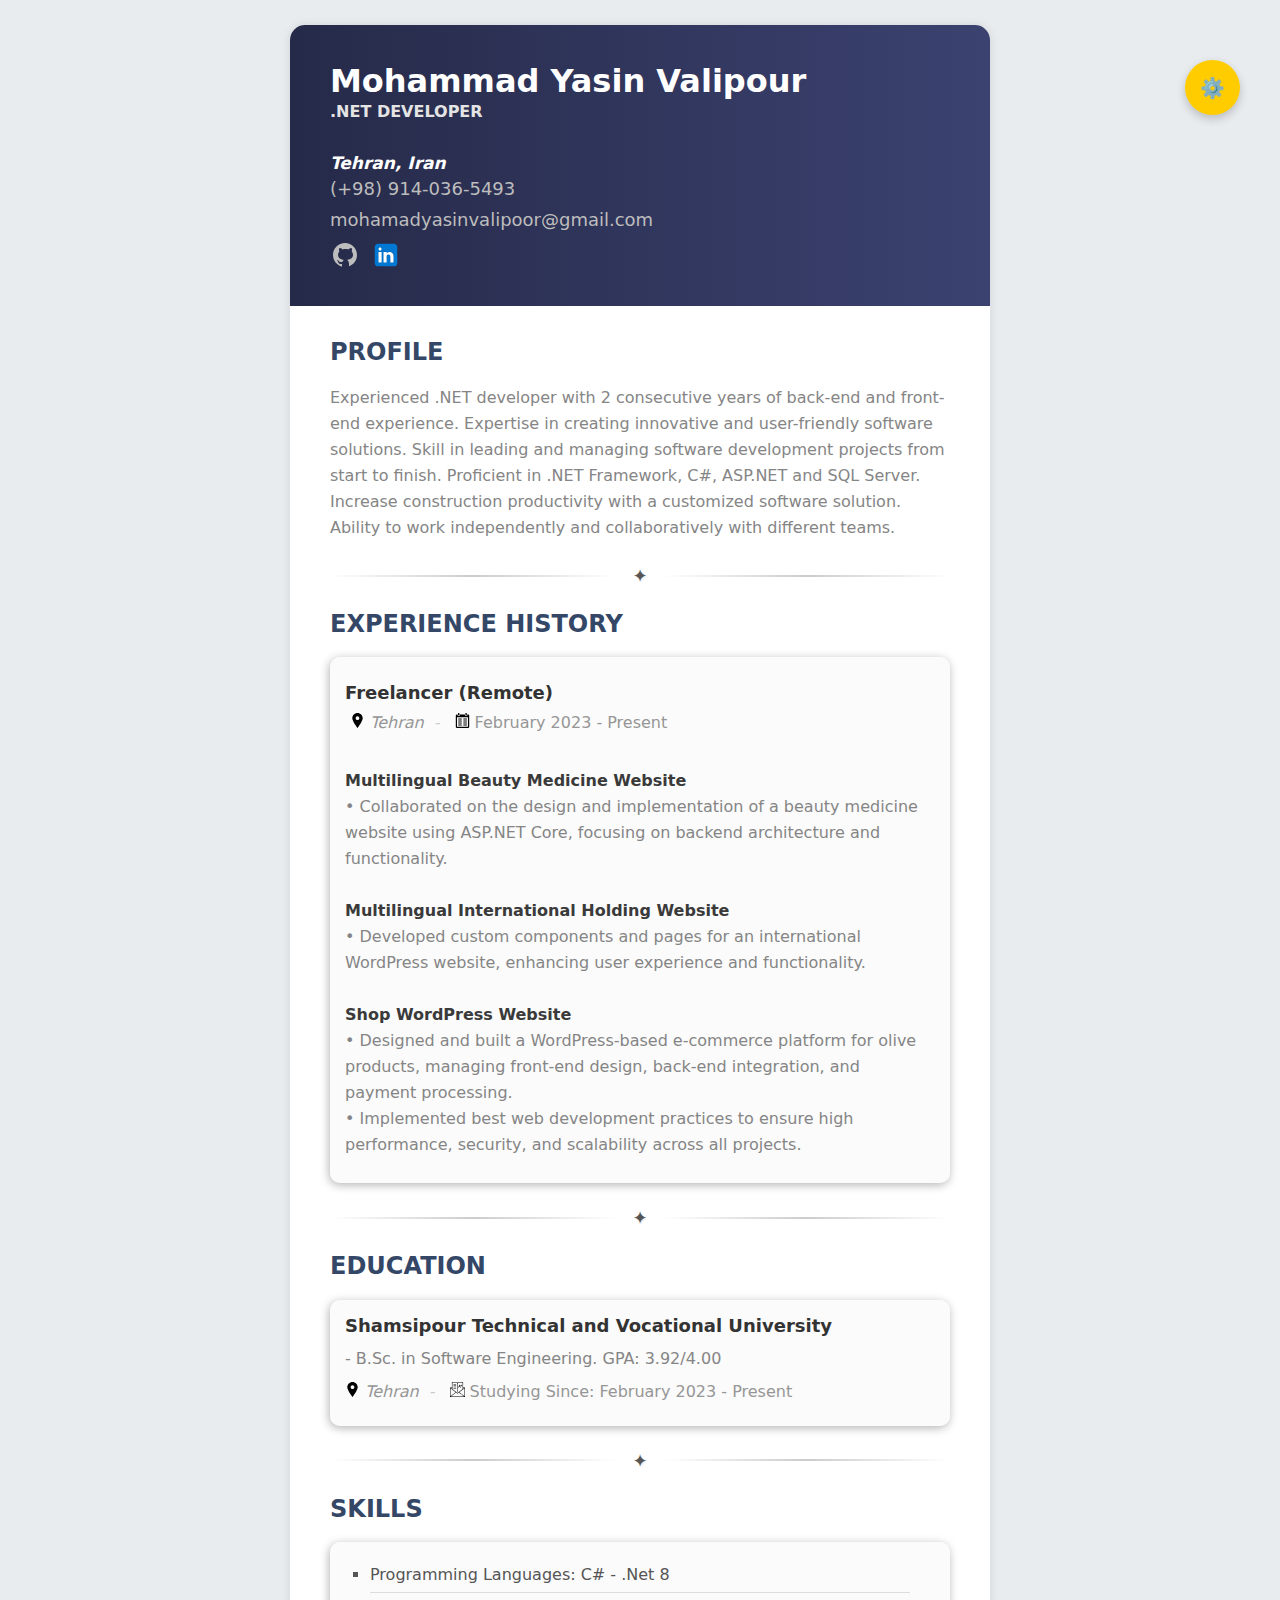
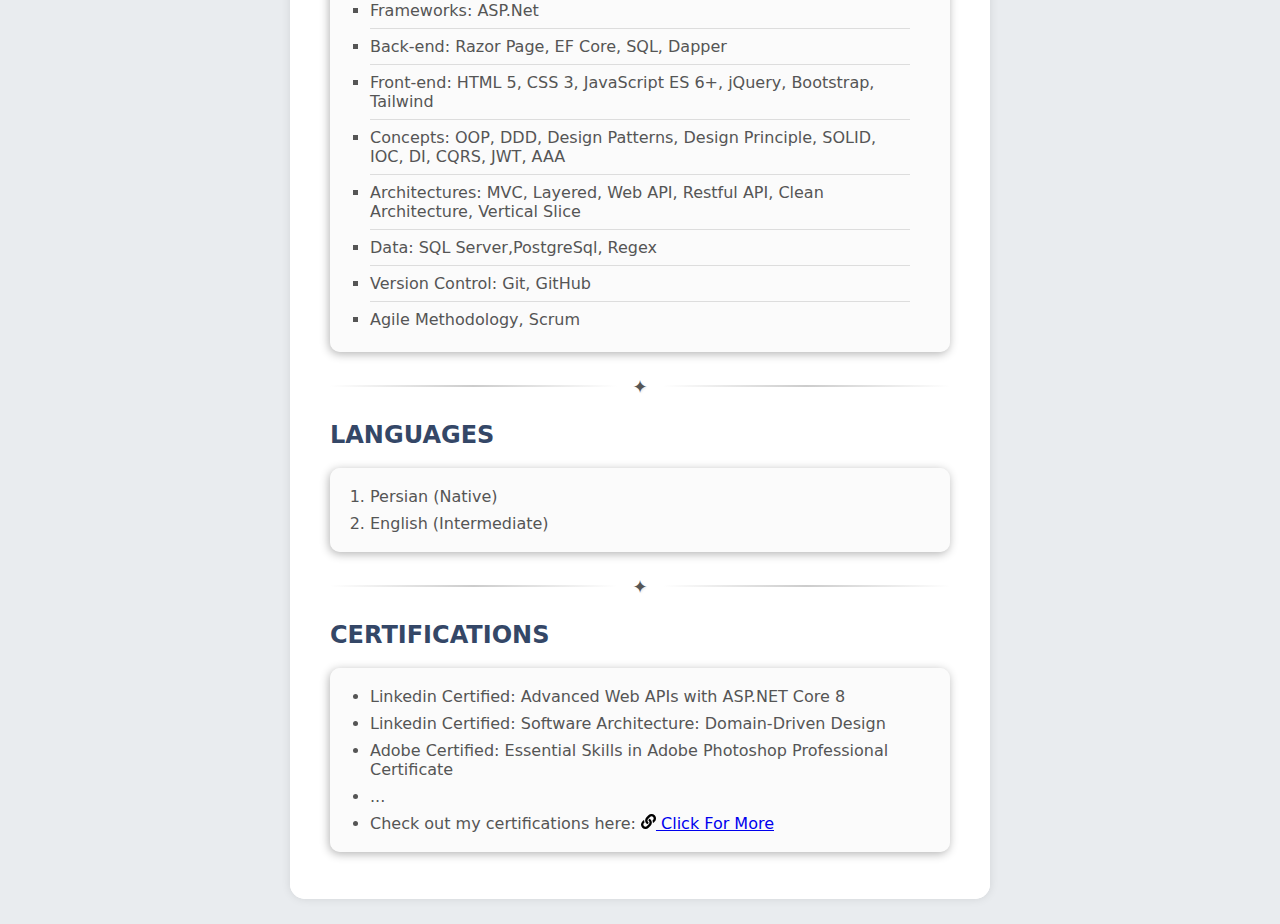
==== commit 7180a6e8: "Add files via upload" ====
--- a/MyCV/index.html
+++ b/MyCV/index.html
@@ -5,12 +5,15 @@
     <meta charset="UTF-8">
     <meta name="viewport" content="width=device-width, initial-scale=1.0">
 
-    <link rel="icon" sizes="16x16" type="image/png" href="/assets/Image/Favicon/cv-office-16.png">
-    <link rel="icon" sizes="32x32" type="image/png" href="/assets/Image/Favicon/cv-office-32.png">
-    <link rel="icon" sizes="96x96" type="image/png" href="/assets/Image/Favicon/cv-office-96.png">
+    <link rel="icon" sizes="16x16" type="image/png" href="assets/Image/Favicon/cv-office-16.png">
+    <link rel="icon" sizes="32x32" type="image/png" href="assets/Image/Favicon/cv-office-32.png">
+    <link rel="icon" sizes="96x96" type="image/png" href="assets/Image/Favicon/cv-office-96.png">
+    <link rel="apple-touch-icon" sizes="96x96" type="image/png" href="assets/Image/Favicon/cv-office-96.png">
 
     <link rel="stylesheet" href="assets/Styles/Css/style.css">
     <link rel="stylesheet" href="assets/Styles/Css/darkMode.css">
+    <link rel="stylesheet" href="assets/Styles/Css/Fa/fa.style.css">
+
     <title>Mohammad Yasin Valipour - My Resume</title>
 </head>
 
@@ -21,6 +24,24 @@
         <div class="help-menu">
             <button id="themeToggle" class="toggle-theme">🌙 Dark Mode</button>
             <a href="assets/Files/mohammad_yasin_valipour_CV.pdf" class="btn-download-cv">Download CV</a>
+            <a href="Fa/index.html" class="btn-change-lang">
+                <svg xmlns="http://www.w3.org/2000/svg" viewBox="0 0 36 36" aria-hidden="true">
+                    <path fill="#DA0001" d="M0 27a4 4 0 0 0 4 4h28a4 4 0 0 0 4-4v-4H0v4z"></path>
+                    <path fill="#EEE" d="M0 13h36v10H0z"></path>
+                    <path fill="#239F40" d="M36 13V9a4 4 0 0 0-4-4H4a4 4 0 0 0-4 4v4h36z"></path>
+                    <path fill="#E96667" d="M0 23h36v1H0z"></path>
+                    <g fill="#BE1931">
+                        <path
+                            d="M19.465 14.969c.957.49 3.038 2.953.798 5.731c1.391-.308 3.162-4.408-.798-5.731zm-2.937 0c-3.959 1.323-2.189 5.423-.798 5.731c-2.24-2.778-.159-5.241.798-5.731zm1.453-.143c.04.197 1.101.436.974-.573c-.168.408-.654.396-.968.207c-.432.241-.835.182-.988-.227c-.148.754.587.975.982.593z">
+                        </path>
+                        <path
+                            d="M20.538 17.904c-.015-1.248-.677-2.352-1.329-2.799c.43.527 1.752 3.436-.785 5.351l.047-5.097l-.475-.418l-.475.398l.08 5.146l-.018-.015c-2.563-1.914-1.233-4.837-.802-5.365c-.652.447-1.315 1.551-1.329 2.799c-.013 1.071.477 2.243 1.834 3.205a6.375 6.375 0 0 1-1.678.201c.464.253 1.34.192 2.007.131l.001.068l.398.437l.4-.455v-.052c.672.062 1.567.129 2.039-.128a6.302 6.302 0 0 1-1.732-.213c1.344-.961 1.83-2.127 1.817-3.194z">
+                        </path>
+                    </g>
+                    <path fill="#7BC58C" d="M0 12h36v1H0z">
+                    </path>
+                </svg>
+                Persian Resume</a>
         </div>
     </aside>
 
@@ -264,4 +285,4 @@
     <script src="assets/Scripts/Js/script.js"></script>
 </body>
 
-</html>
+</html>--- a/MyCV/assets/Styles/Css/style.css
+++ b/MyCV/assets/Styles/Css/style.css
@@ -279,4 +279,4 @@
 
 .content__section strong {
     color: #3a3a3a;
-}
+}--- a/MyCV/assets/Styles/Css/darkMode.css
+++ b/MyCV/assets/Styles/Css/darkMode.css
@@ -149,7 +149,8 @@
 
 /* Button styles */
 .toggle-theme,
-.btn-download-cv {
+.btn-download-cv,
+.btn-change-lang {
     width: 150px;
     font-size: 14px !important;
     padding: 10px !important;
@@ -183,7 +184,8 @@
 }
 
 .toggle-theme:active,
-.btn-download-cv:active {
+.btn-download-cv:active,
+.btn-change-lang:active {
     transform: scale(0.95);
 }
 
@@ -221,7 +223,8 @@
     }
 
     .toggle-theme,
-    .btn-download-cv {
+    .btn-download-cv,
+    .btn-change-lang {
         width: 170px;
         font-size: 16px !important;
         padding: 12px !important;
--- a/MyCV/assets/Styles/Css/Fa/fa.style.css
+++ b/MyCV/assets/Styles/Css/Fa/fa.style.css
@@ -0,0 +1,67 @@
+/* ----------- Skills Sections ----------- */
+
+.skills ul,
+.languages ul,
+.certifications ul {
+    padding-right: 25px;
+}
+
+.skills li,
+.languages li,
+.certifications li {
+    padding-right: 20px;
+}
+
+/* ----------- Language Btn ----------- */
+
+.btn-change-lang {
+    display: flex;
+    align-items: center;
+    justify-content: center; 
+    gap: 10px; 
+    background-color: #FFD700 !important;
+    color: black;
+    border: none;
+    padding: 12px 18px;
+    border-radius: 10px;
+    cursor: pointer;
+    font-size: 14px;
+    font-weight: bold;
+    text-decoration: none;
+    box-shadow: 4px 4px 8px rgba(0, 0, 0, 0.4),
+        -4px -4px 8px rgba(255, 255, 255, 0.1);
+    transition: all 0.3s ease;
+}
+
+.btn-change-lang:hover {
+    background-color: #B8860B;
+    box-shadow: 2px 2px 4px rgba(0, 0, 0, 0.5),
+        -2px -2px 4px rgba(255, 255, 255, 0.15);
+    transform: scale(1.05);
+}
+
+.btn-change-lang svg {
+    width: 24px;
+    height: 24px;
+    flex-shrink: 0; 
+}
+
+/* html[lang="fa"] .btn-change-lang {
+    direction: rtl;
+    text-align: right;
+}
+
+html[lang="en"] .btn-change-lang {
+    direction: ltr;
+    text-align: left;
+} */
+
+/* ----------- Card Header ----------- */
+
+.card__header {
+    background: linear-gradient(to right, #262A49, #3b4270);
+}
+
+.dark-mode .card__header {
+    background: linear-gradient(to right, rgb(158, 150, 136), rgb(255, 255, 255));
+}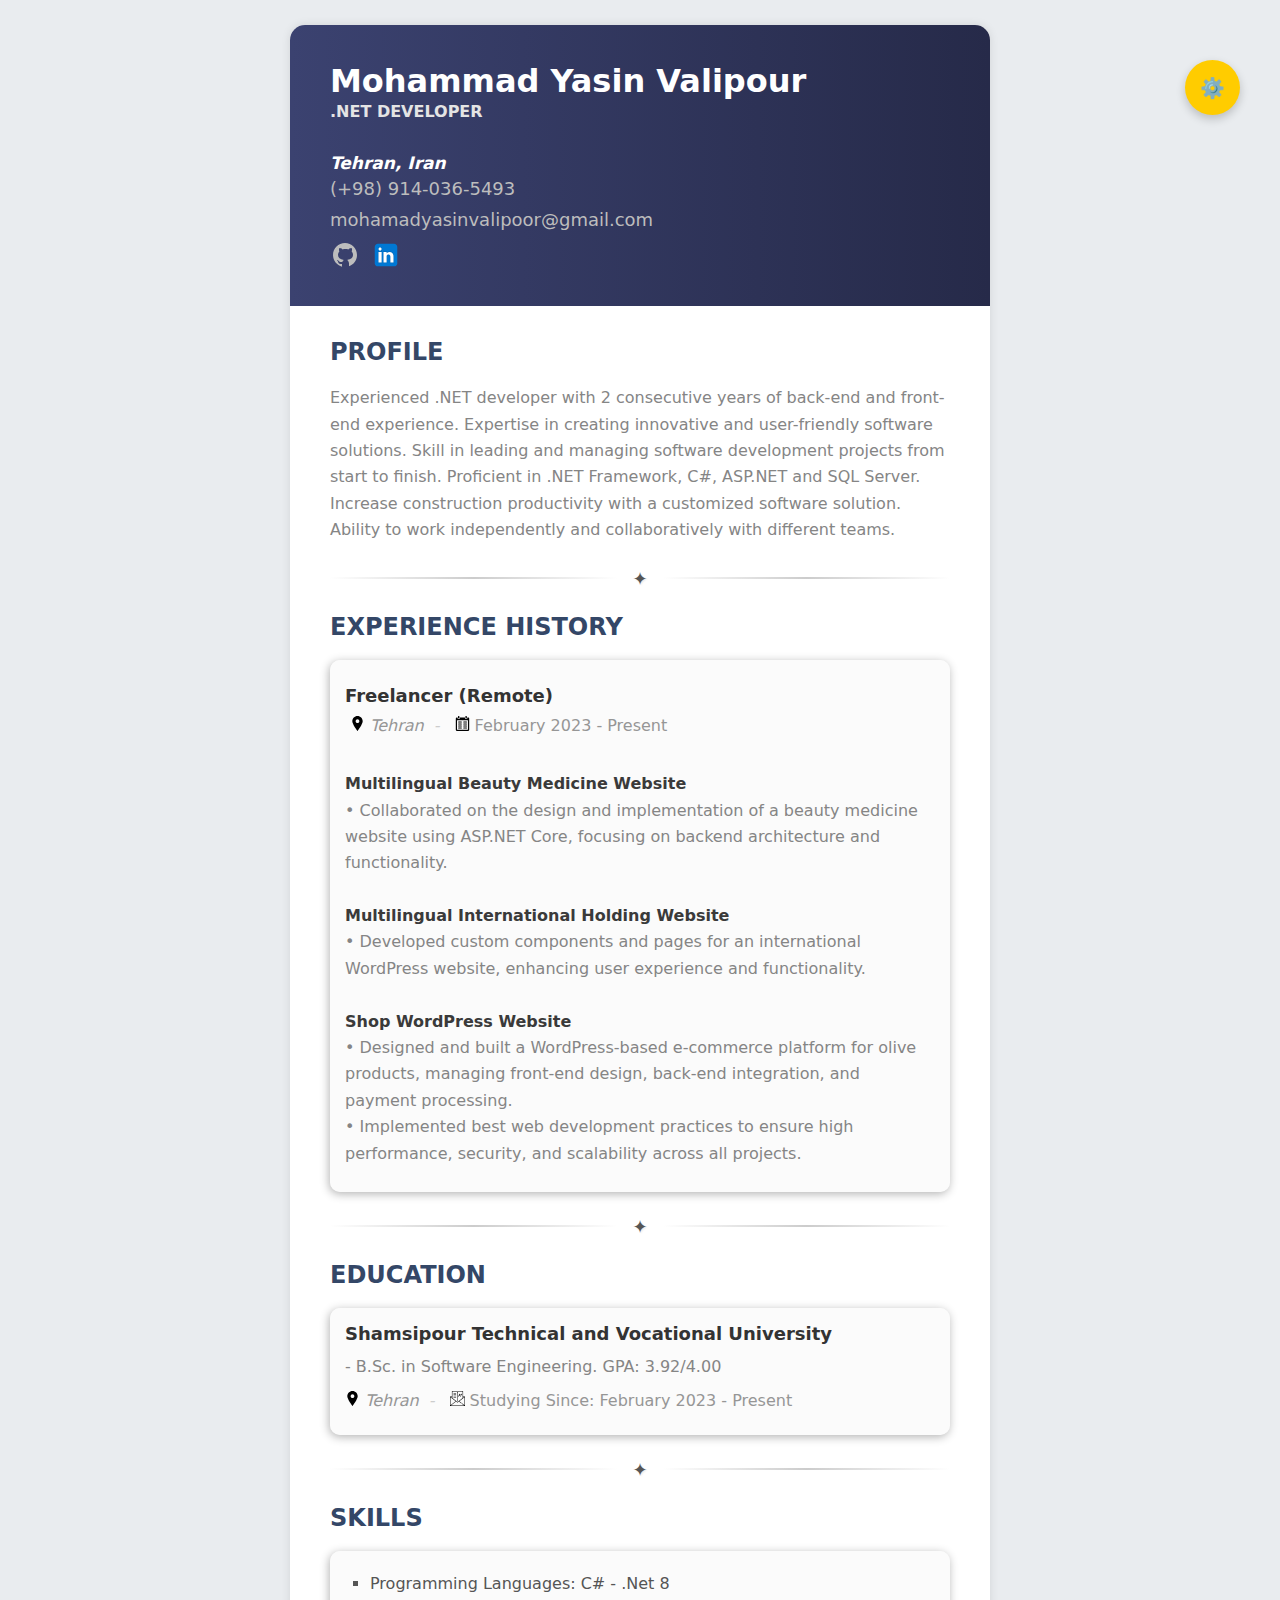
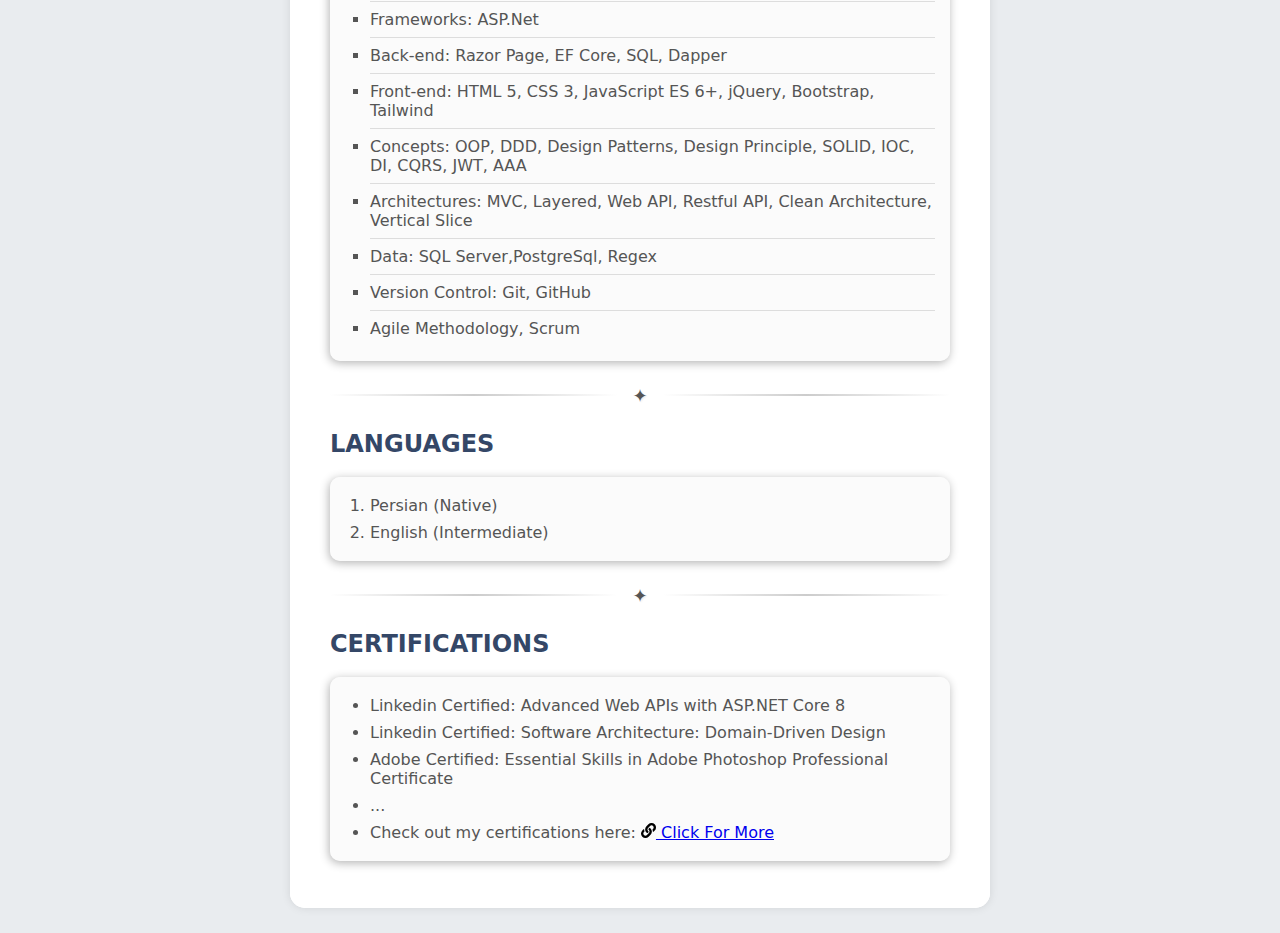
==== commit ff4cbd05: "Add files via upload" ====
--- a/MyCV/index.html
+++ b/MyCV/index.html
@@ -12,7 +12,6 @@
 
     <link rel="stylesheet" href="assets/Styles/Css/style.css">
     <link rel="stylesheet" href="assets/Styles/Css/darkMode.css">
-    <link rel="stylesheet" href="assets/Styles/Css/Fa/fa.style.css">
 
     <title>Mohammad Yasin Valipour - My Resume</title>
 </head>
--- a/MyCV/assets/Styles/Css/style.css
+++ b/MyCV/assets/Styles/Css/style.css
@@ -120,7 +120,7 @@
 
 .content__section {
     font-weight: 500;
-    line-height: 1.625;
+    line-height: 1.650;
     color: #858585;
     margin: 10px 0;
 }
--- a/MyCV/assets/Styles/Css/darkMode.css
+++ b/MyCV/assets/Styles/Css/darkMode.css
@@ -151,7 +151,7 @@
 .toggle-theme,
 .btn-download-cv,
 .btn-change-lang {
-    width: 150px;
+    width: 157px;
     font-size: 14px !important;
     padding: 10px !important;
     text-align: center;
@@ -206,6 +206,40 @@
     background: linear-gradient(145deg, #0056b3, #004494);
 }
 
+/* ----------- Language Btn ----------- */
+
+.btn-change-lang {
+    display: flex;
+    align-items: center;
+    justify-content: center; 
+    gap: 10px; 
+    background-color: #FFD700 !important;
+    color: black;
+    border: none;
+    padding: 12px 18px;
+    border-radius: 10px;
+    cursor: pointer;
+    font-size: 14px;
+    font-weight: bold;
+    text-decoration: none;
+    box-shadow: 4px 4px 8px rgba(0, 0, 0, 0.4),
+        -4px -4px 8px rgba(255, 255, 255, 0.1);
+    transition: all 0.3s ease;
+}
+
+.btn-change-lang:hover {
+    background-color: #B8860B;
+    box-shadow: 2px 2px 4px rgba(0, 0, 0, 0.5),
+        -2px -2px 4px rgba(255, 255, 255, 0.15);
+    transform: scale(1.05);
+}
+
+.btn-change-lang svg {
+    width: 24px;
+    height: 24px;
+    flex-shrink: 0; 
+}
+
 /* ------------- Responsive for mobile ------------- */
 
 @media (min-width: 768px) {
@@ -225,7 +259,7 @@
     .toggle-theme,
     .btn-download-cv,
     .btn-change-lang {
-        width: 170px;
+        width: 177px;
         font-size: 16px !important;
         padding: 12px !important;
     }
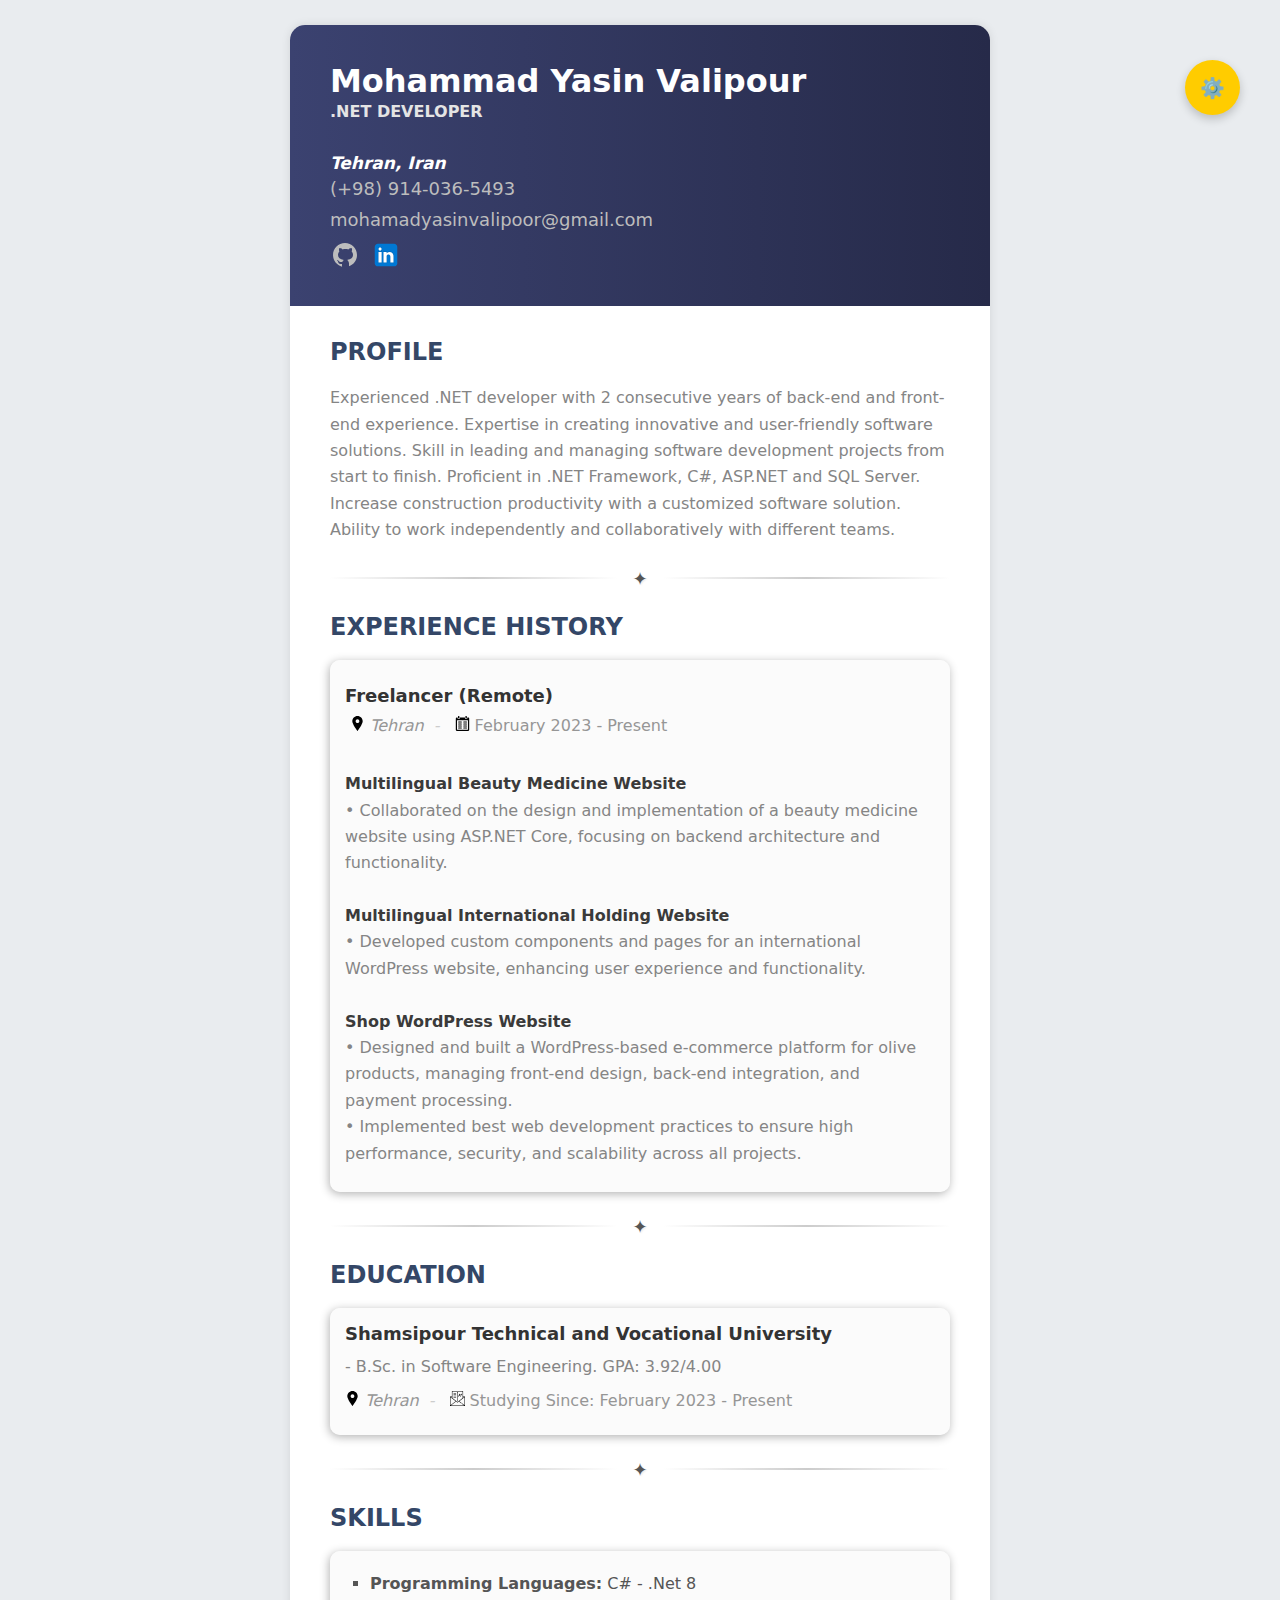
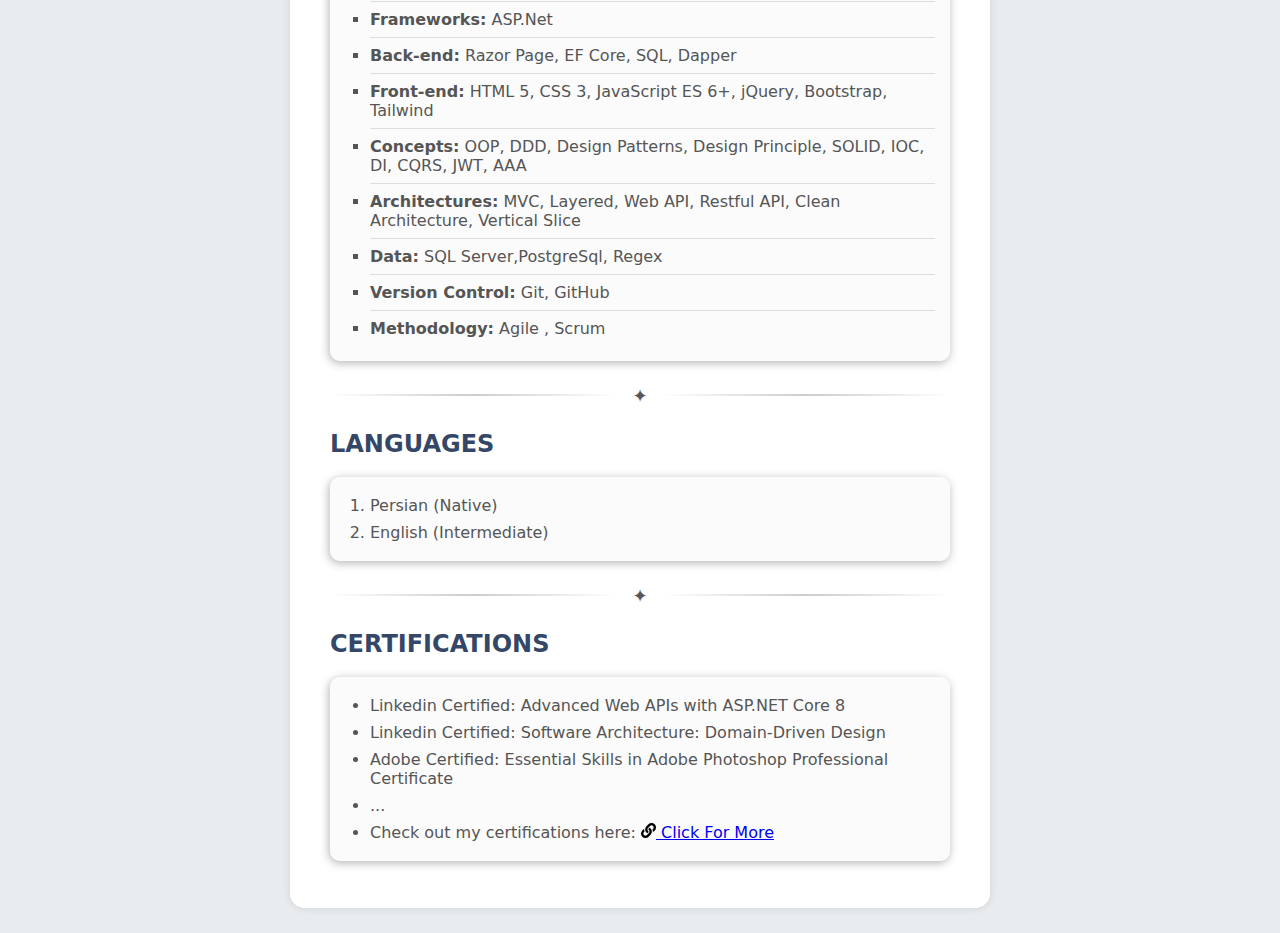
==== commit c80c1f66: "Update index.html" ====
--- a/MyCV/index.html
+++ b/MyCV/index.html
@@ -231,16 +231,16 @@
                 <h3 class="label__section">SKILLS</h3>
                 <section class="skills">
                     <ul>
-                        <li>Programming Languages: C# - .Net 8</li>
-                        <li>Frameworks: ASP.Net</li>
-                        <li>Back-end: Razor Page, EF Core, SQL, Dapper</li>
-                        <li>Front-end: HTML 5, CSS 3, JavaScript ES 6+,
+                        <li><strong>Programming Languages:</strong> C# - .Net 8</li>
+                        <li><strong>Frameworks:</strong> ASP.Net</li>
+                        <li><strong>Back-end:</strong> Razor Page, EF Core, SQL, Dapper</li>
+                        <li><strong>Front-end:</strong> HTML 5, CSS 3, JavaScript ES 6+,
                             jQuery, Bootstrap, Tailwind</li>
-                        <li>Concepts: OOP, DDD, Design Patterns, Design Principle, SOLID, IOC, DI, CQRS, JWT, AAA</li>
-                        <li>Architectures: MVC, Layered, Web API, Restful API, Clean Architecture, Vertical Slice</li>
-                        <li>Data: SQL Server,PostgreSql, Regex</li>
-                        <li>Version Control: Git, GitHub</li>
-                        <li>Agile Methodology, Scrum</li>
+                        <li><strong>Concepts:</strong> OOP, DDD, Design Patterns, Design Principle, SOLID, IOC, DI, CQRS, JWT, AAA</li>
+                        <li><strong>Architectures:</strong> MVC, Layered, Web API, Restful API, Clean Architecture, Vertical Slice</li>
+                        <li><strong>Data:</strong> SQL Server,PostgreSql, Regex</li>
+                        <li><strong>Version Control:</strong> Git, GitHub</li>
+                        <li><strong>Methodology:</strong> Agile , Scrum</li>
                     </ul>
                 </section>
 
@@ -284,4 +284,4 @@
     <script src="assets/Scripts/Js/script.js"></script>
 </body>
 
-</html>+</html>
